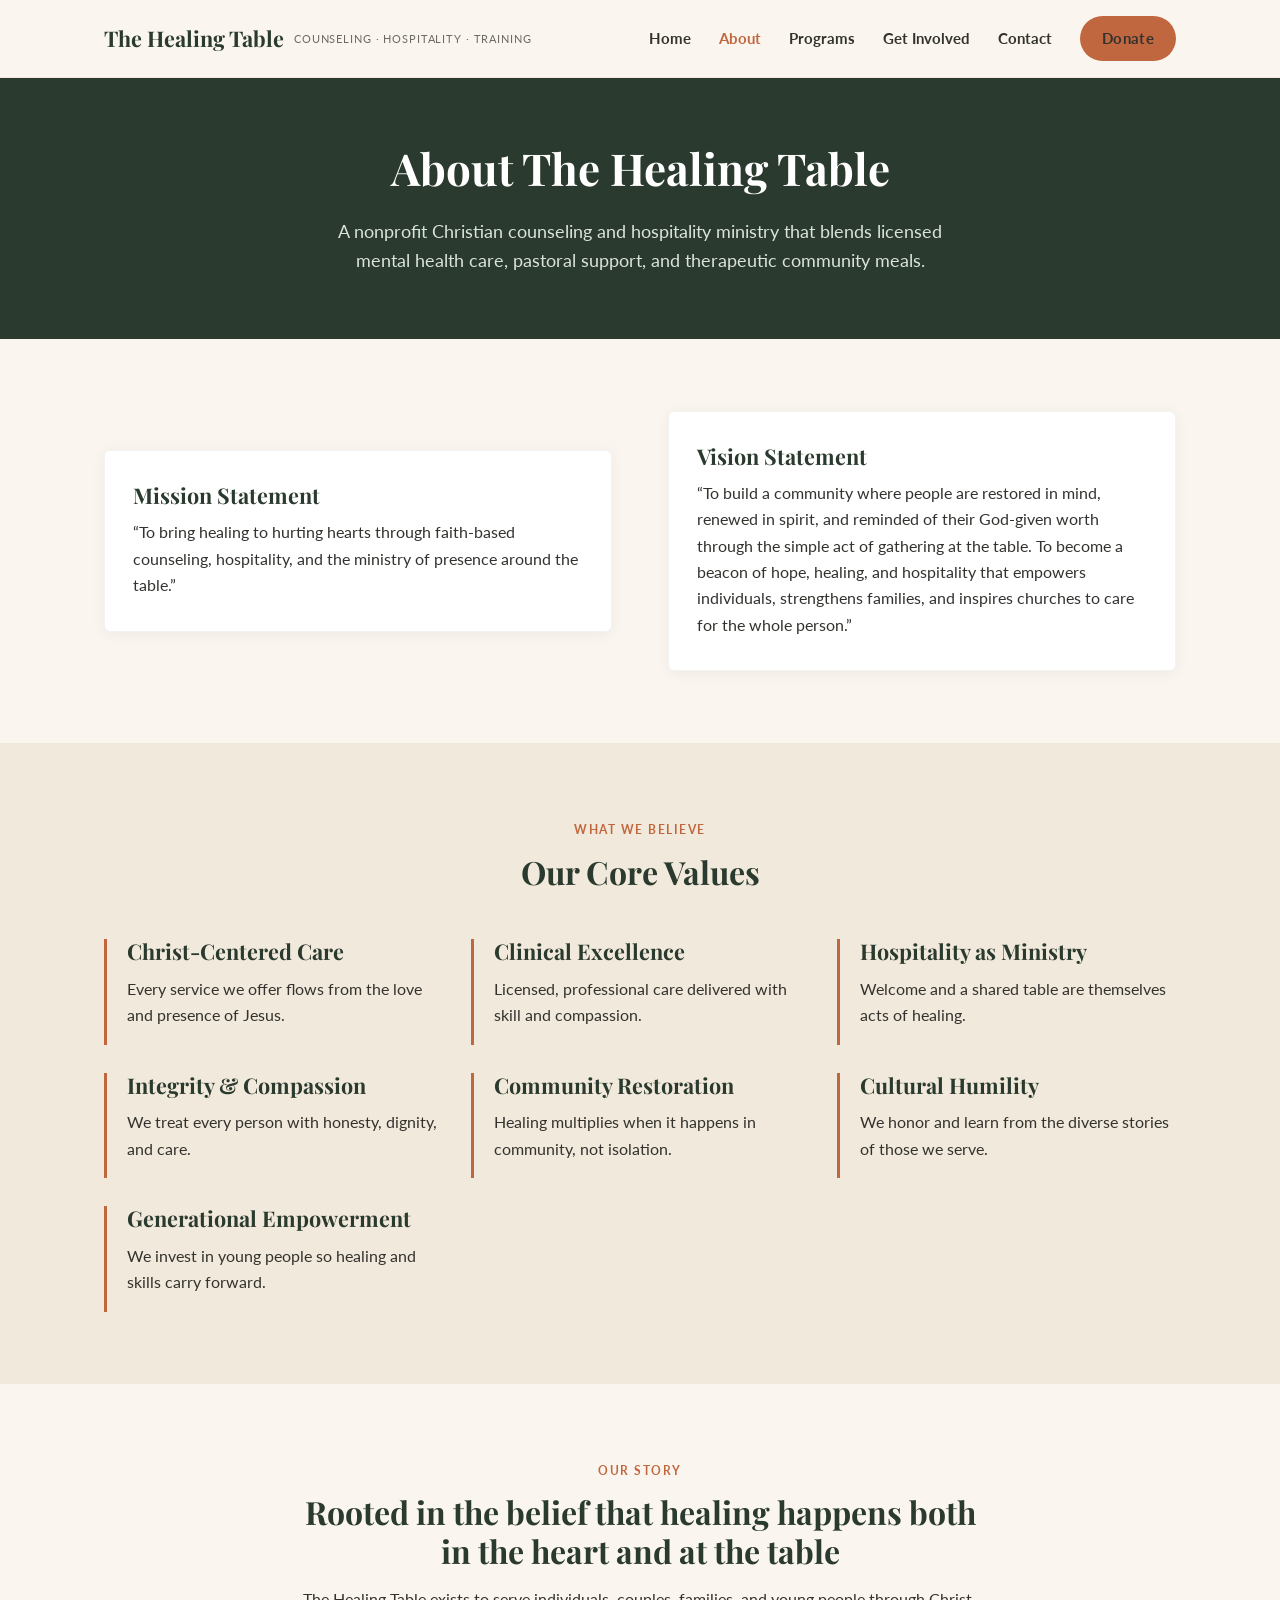
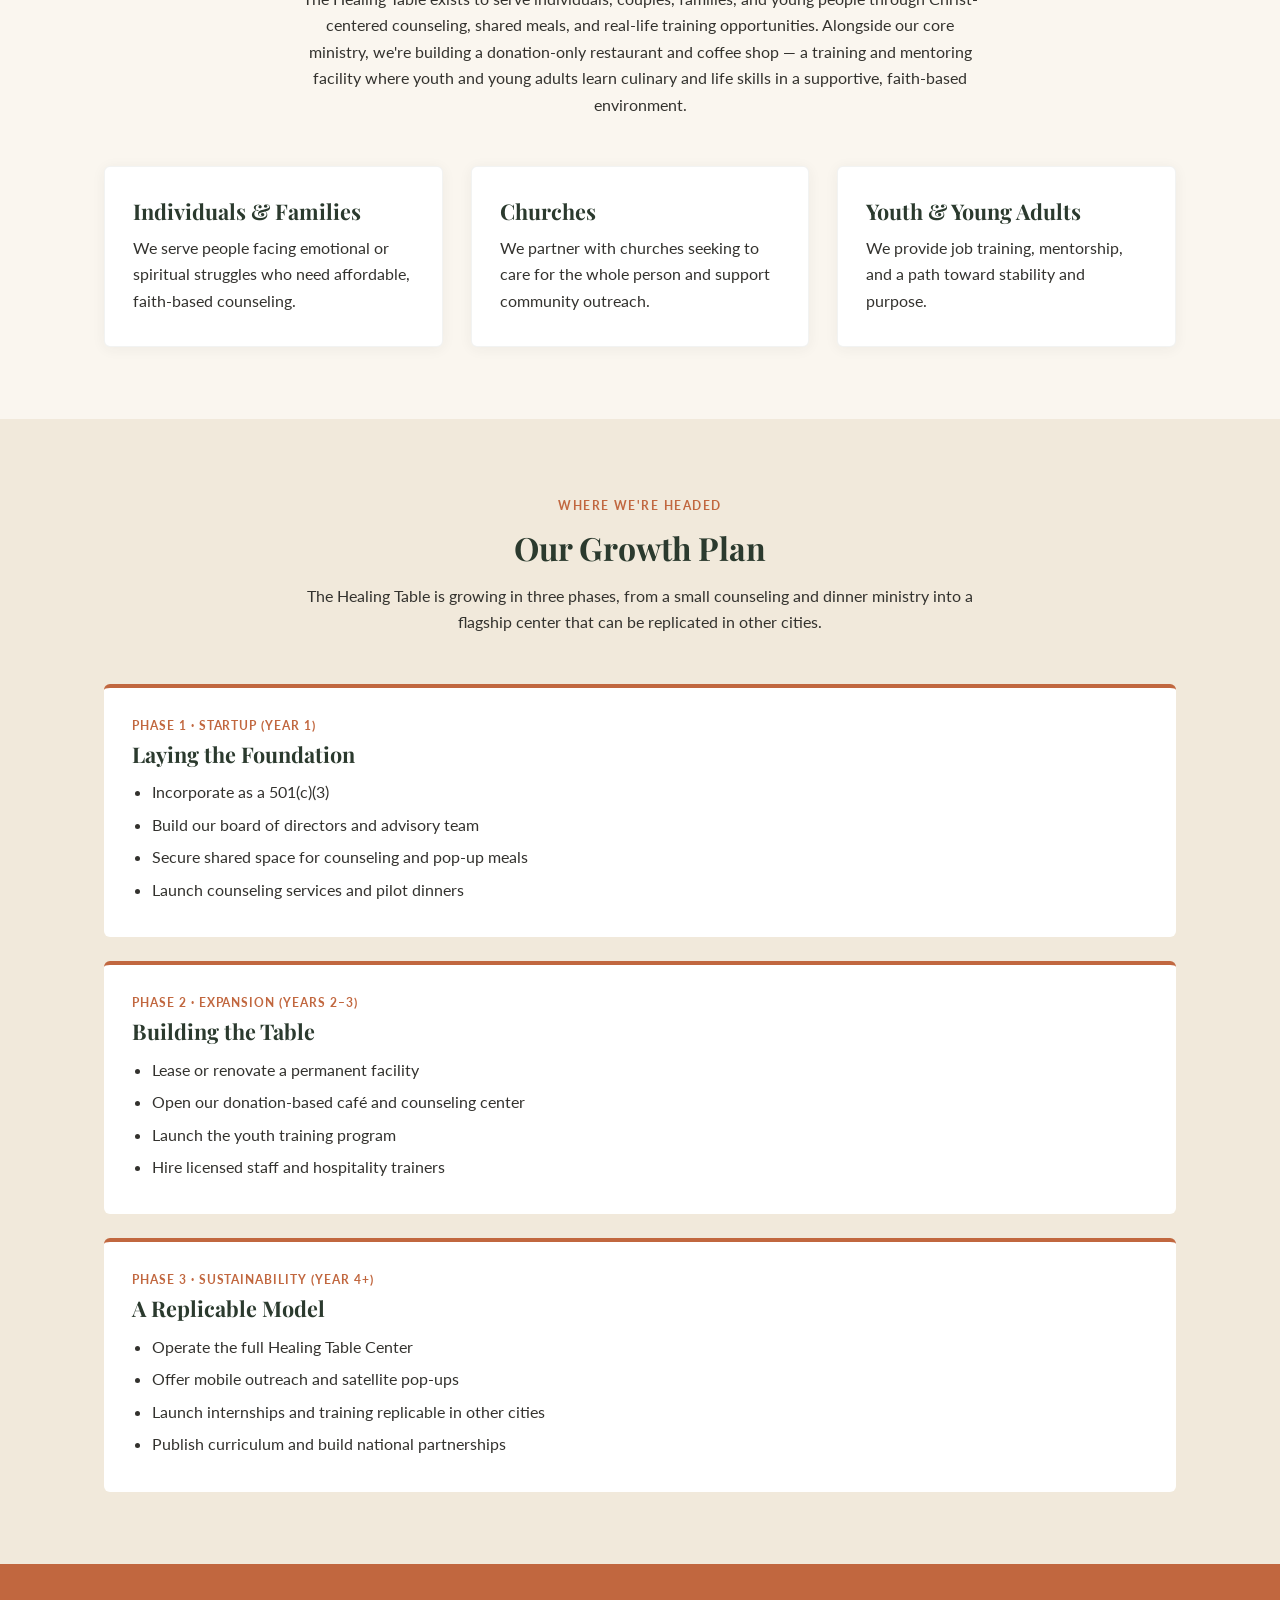
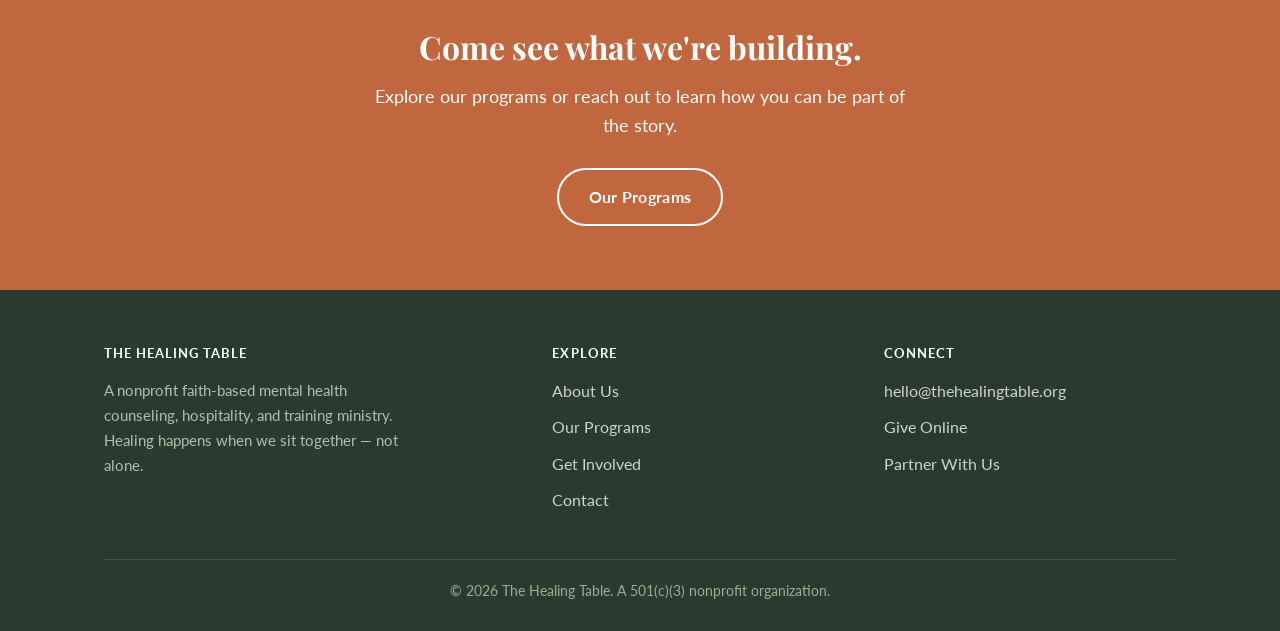
==== about.html @ d61c3de0 "Add files via upload" ====
<!DOCTYPE html>
<html lang="en">
<head>
<meta charset="UTF-8">
<meta name="viewport" content="width=device-width, initial-scale=1.0">
<title>About | The Healing Table</title>
<meta name="description" content="Learn about The Healing Table's mission, vision, and core values as a faith-based counseling, hospitality, and training ministry.">
<link rel="preconnect" href="https://fonts.googleapis.com">
<link href="https://fonts.googleapis.com/css2?family=Playfair+Display:wght@600;700&family=Lato:wght@400;700&display=swap" rel="stylesheet">
<link rel="stylesheet" href="css/style.css">
</head>
<body>

<header class="site-header">
  <nav class="nav">
    <a href="index.html" class="nav-brand">
      The Healing Table
      <span class="tagline">Counseling · Hospitality · Training</span>
    </a>
    <button class="nav-toggle" aria-label="Toggle navigation">&#9776;</button>
    <ul class="nav-links">
      <li><a href="index.html">Home</a></li>
      <li><a href="about.html" class="current">About</a></li>
      <li><a href="services.html">Programs</a></li>
      <li><a href="get-involved.html">Get Involved</a></li>
      <li><a href="contact.html">Contact</a></li>
      <li><a href="get-involved.html#donate" class="btn btn-primary">Donate</a></li>
    </ul>
  </nav>
</header>

<section class="page-hero">
  <div class="container">
    <h1>About The Healing Table</h1>
    <p>A nonprofit Christian counseling and hospitality ministry that blends licensed mental health care, pastoral support, and therapeutic community meals.</p>
  </div>
</section>

<section>
  <div class="container split">
    <div class="card">
      <h3>Mission Statement</h3>
      <p>&ldquo;To bring healing to hurting hearts through faith-based counseling, hospitality, and the ministry of presence around the table.&rdquo;</p>
    </div>
    <div class="card">
      <h3>Vision Statement</h3>
      <p>&ldquo;To build a community where people are restored in mind, renewed in spirit, and reminded of their God-given worth through the simple act of gathering at the table. To become a beacon of hope, healing, and hospitality that empowers individuals, strengthens families, and inspires churches to care for the whole person.&rdquo;</p>
    </div>
  </div>
</section>

<section class="section-alt">
  <div class="container">
    <div class="section-intro">
      <span class="eyebrow">What We Believe</span>
      <h2>Our Core Values</h2>
    </div>
    <div class="grid grid-3">
      <div class="value-card">
        <h3>Christ-Centered Care</h3>
        <p>Every service we offer flows from the love and presence of Jesus.</p>
      </div>
      <div class="value-card">
        <h3>Clinical Excellence</h3>
        <p>Licensed, professional care delivered with skill and compassion.</p>
      </div>
      <div class="value-card">
        <h3>Hospitality as Ministry</h3>
        <p>Welcome and a shared table are themselves acts of healing.</p>
      </div>
      <div class="value-card">
        <h3>Integrity &amp; Compassion</h3>
        <p>We treat every person with honesty, dignity, and care.</p>
      </div>
      <div class="value-card">
        <h3>Community Restoration</h3>
        <p>Healing multiplies when it happens in community, not isolation.</p>
      </div>
      <div class="value-card">
        <h3>Cultural Humility</h3>
        <p>We honor and learn from the diverse stories of those we serve.</p>
      </div>
      <div class="value-card">
        <h3>Generational Empowerment</h3>
        <p>We invest in young people so healing and skills carry forward.</p>
      </div>
    </div>
  </div>
</section>

<section>
  <div class="container">
    <div class="section-intro">
      <span class="eyebrow">Our Story</span>
      <h2>Rooted in the belief that healing happens both in the heart and at the table</h2>
      <p>The Healing Table exists to serve individuals, couples, families, and young people through Christ-centered counseling, shared meals, and real-life training opportunities. Alongside our core ministry, we're building a donation-only restaurant and coffee shop &mdash; a training and mentoring facility where youth and young adults learn culinary and life skills in a supportive, faith-based environment.</p>
    </div>
    <div class="grid grid-3">
      <div class="card">
        <h3>Individuals &amp; Families</h3>
        <p>We serve people facing emotional or spiritual struggles who need affordable, faith-based counseling.</p>
      </div>
      <div class="card">
        <h3>Churches</h3>
        <p>We partner with churches seeking to care for the whole person and support community outreach.</p>
      </div>
      <div class="card">
        <h3>Youth &amp; Young Adults</h3>
        <p>We provide job training, mentorship, and a path toward stability and purpose.</p>
      </div>
    </div>
  </div>
</section>

<section class="section-alt">
  <div class="container">
    <div class="section-intro">
      <span class="eyebrow">Where We're Headed</span>
      <h2>Our Growth Plan</h2>
      <p>The Healing Table is growing in three phases, from a small counseling and dinner ministry into a flagship center that can be replicated in other cities.</p>
    </div>
    <div class="timeline">
      <div class="timeline-item">
        <span class="phase-label">Phase 1 &middot; Startup (Year 1)</span>
        <h3>Laying the Foundation</h3>
        <ul>
          <li>Incorporate as a 501(c)(3)</li>
          <li>Build our board of directors and advisory team</li>
          <li>Secure shared space for counseling and pop-up meals</li>
          <li>Launch counseling services and pilot dinners</li>
        </ul>
      </div>
      <div class="timeline-item">
        <span class="phase-label">Phase 2 &middot; Expansion (Years 2&ndash;3)</span>
        <h3>Building the Table</h3>
        <ul>
          <li>Lease or renovate a permanent facility</li>
          <li>Open our donation-based caf&eacute; and counseling center</li>
          <li>Launch the youth training program</li>
          <li>Hire licensed staff and hospitality trainers</li>
        </ul>
      </div>
      <div class="timeline-item">
        <span class="phase-label">Phase 3 &middot; Sustainability (Year 4+)</span>
        <h3>A Replicable Model</h3>
        <ul>
          <li>Operate the full Healing Table Center</li>
          <li>Offer mobile outreach and satellite pop-ups</li>
          <li>Launch internships and training replicable in other cities</li>
          <li>Publish curriculum and build national partnerships</li>
        </ul>
      </div>
    </div>
  </div>
</section>

<section class="cta-band">
  <div class="container">
    <h2>Come see what we're building.</h2>
    <p>Explore our programs or reach out to learn how you can be part of the story.</p>
    <a href="services.html" class="btn btn-outline">Our Programs</a>
  </div>
</section>

<footer class="site-footer">
  <div class="container">
    <div class="footer-grid">
      <div class="footer-brand">
        <h4>The Healing Table</h4>
        <p>A nonprofit faith-based mental health counseling, hospitality, and training ministry. Healing happens when we sit together &mdash; not alone.</p>
      </div>
      <div>
        <h4>Explore</h4>
        <ul>
          <li><a href="about.html">About Us</a></li>
          <li><a href="services.html">Our Programs</a></li>
          <li><a href="get-involved.html">Get Involved</a></li>
          <li><a href="contact.html">Contact</a></li>
        </ul>
      </div>
      <div>
        <h4>Connect</h4>
        <ul>
          <li><a href="mailto:hello@thehealingtable.org">hello@thehealingtable.org</a></li>
          <li><a href="get-involved.html#donate">Give Online</a></li>
          <li><a href="contact.html">Partner With Us</a></li>
        </ul>
      </div>
    </div>
    <div class="footer-bottom">
      &copy; <span id="year"></span> The Healing Table. A 501(c)(3) nonprofit organization.
    </div>
  </div>
</footer>

<script src="js/main.js"></script>
<script>document.getElementById('year').textContent = new Date().getFullYear();</script>
</body>
</html>
---- css/style.css ----
/* ==========================================================================
   The Healing Table — Shared Styles
   Structure kept simple/semantic so this is easy to port into a WordPress
   theme (block styles or a child theme) later.
   ========================================================================== */

:root {
  --color-cream: #faf6ef;
  --color-cream-dark: #f1e9db;
  --color-green: #3f5443;
  --color-green-dark: #2b3a2e;
  --color-terracotta: #c1673f;
  --color-terracotta-dark: #a3532f;
  --color-text: #33322e;
  --color-text-light: #6b6a63;
  --color-white: #ffffff;
  --font-serif: "Playfair Display", Georgia, "Times New Roman", serif;
  --font-sans: "Lato", "Helvetica Neue", Arial, sans-serif;
  --max-width: 1120px;
  --radius: 6px;
}

* { box-sizing: border-box; }

html { scroll-behavior: smooth; }

body {
  margin: 0;
  font-family: var(--font-sans);
  color: var(--color-text);
  background: var(--color-cream);
  line-height: 1.65;
  -webkit-font-smoothing: antialiased;
}

h1, h2, h3, h4 {
  font-family: var(--font-serif);
  color: var(--color-green-dark);
  line-height: 1.2;
  margin: 0 0 0.5em;
  font-weight: 700;
}

h1 { font-size: 2.75rem; }
h2 { font-size: 2rem; }
h3 { font-size: 1.35rem; }

p { margin: 0 0 1em; }

a { color: var(--color-terracotta); text-decoration: none; }
a:hover { text-decoration: underline; }

img { max-width: 100%; display: block; }

.container {
  max-width: var(--max-width);
  margin: 0 auto;
  padding: 0 24px;
}

/* ---------- Buttons ---------- */
.btn {
  display: inline-block;
  padding: 14px 30px;
  border-radius: 999px;
  font-family: var(--font-sans);
  font-weight: 700;
  letter-spacing: 0.02em;
  text-decoration: none;
  transition: transform 0.15s ease, box-shadow 0.15s ease;
}
.btn:hover { text-decoration: none; transform: translateY(-1px); }

.btn-primary {
  background: var(--color-terracotta);
  color: var(--color-white);
}
.btn-primary:hover { background: var(--color-terracotta-dark); }

.btn-outline {
  background: transparent;
  color: var(--color-white);
  border: 2px solid var(--color-white);
}
.btn-outline:hover { background: rgba(255,255,255,0.12); }

.btn-outline-dark {
  background: transparent;
  color: var(--color-green-dark);
  border: 2px solid var(--color-green-dark);
}
.btn-outline-dark:hover { background: var(--color-green-dark); color: var(--color-white); }

/* ---------- Header / Nav ---------- */
.site-header {
  background: var(--color-cream);
  border-bottom: 1px solid var(--color-cream-dark);
  position: sticky;
  top: 0;
  z-index: 50;
}
.nav {
  display: flex;
  align-items: center;
  justify-content: space-between;
  padding: 16px 24px;
  max-width: var(--max-width);
  margin: 0 auto;
}
.nav-brand {
  display: flex;
  align-items: center;
  gap: 10px;
  font-family: var(--font-serif);
  font-size: 1.35rem;
  color: var(--color-green-dark);
  font-weight: 700;
}
.nav-brand span.tagline {
  display: block;
  font-family: var(--font-sans);
  font-size: 0.68rem;
  font-weight: 400;
  letter-spacing: 0.08em;
  text-transform: uppercase;
  color: var(--color-text-light);
}
.nav-links {
  display: flex;
  gap: 28px;
  list-style: none;
  margin: 0;
  padding: 0;
  align-items: center;
}
.nav-links a {
  color: var(--color-text);
  font-weight: 700;
  font-size: 0.95rem;
}
.nav-links a:hover { color: var(--color-terracotta); text-decoration: none; }
.nav-links a.current { color: var(--color-terracotta); }
.nav-links .btn { padding: 10px 22px; }

.nav-toggle {
  display: none;
  background: none;
  border: none;
  font-size: 1.6rem;
  color: var(--color-green-dark);
  cursor: pointer;
}

/* ---------- Hero ---------- */
.hero {
  background: linear-gradient(160deg, var(--color-green-dark), var(--color-green));
  color: var(--color-white);
  padding: 96px 24px 88px;
  text-align: center;
}
.hero h1 { color: var(--color-white); max-width: 780px; margin-left: auto; margin-right: auto; }
.hero .verse {
  font-style: italic;
  color: var(--color-cream-dark);
  max-width: 560px;
  margin: 0 auto 28px;
  font-size: 1.05rem;
}
.hero .lede {
  max-width: 620px;
  margin: 0 auto 36px;
  font-size: 1.15rem;
  color: #e7ede8;
}
.hero .hero-actions { display: flex; gap: 16px; justify-content: center; flex-wrap: wrap; }

.page-hero {
  background: var(--color-green-dark);
  color: var(--color-white);
  padding: 64px 24px;
  text-align: center;
}
.page-hero h1 { color: var(--color-white); }
.page-hero p { color: #dbe4dc; max-width: 640px; margin: 0 auto; font-size: 1.1rem; }

/* ---------- Sections ---------- */
section { padding: 72px 0; }
.section-alt { background: var(--color-cream-dark); }
.section-dark { background: var(--color-green-dark); color: var(--color-white); }
.section-dark h2 { color: var(--color-white); }

.section-intro {
  text-align: center;
  max-width: 680px;
  margin: 0 auto 48px;
}
.section-intro .eyebrow {
  display: inline-block;
  text-transform: uppercase;
  letter-spacing: 0.12em;
  font-size: 0.78rem;
  font-weight: 700;
  color: var(--color-terracotta);
  margin-bottom: 12px;
}

/* ---------- Cards / Grids ---------- */
.grid {
  display: grid;
  gap: 28px;
}
.grid-3 { grid-template-columns: repeat(3, 1fr); }
.grid-2 { grid-template-columns: repeat(2, 1fr); }

.card {
  background: var(--color-white);
  border-radius: var(--radius);
  padding: 32px 28px;
  box-shadow: 0 2px 14px rgba(43, 58, 46, 0.06);
  border: 1px solid rgba(43,58,46,0.06);
}
.card h3 { margin-bottom: 10px; }
.card p:last-child { margin-bottom: 0; }
.card .icon { font-size: 1.8rem; margin-bottom: 14px; display: block; }

.value-card {
  border-left: 3px solid var(--color-terracotta);
  padding-left: 20px;
}

/* ---------- Quote / Verse blocks ---------- */
.quote-block {
  text-align: center;
  max-width: 700px;
  margin: 0 auto;
  font-family: var(--font-serif);
  font-size: 1.5rem;
  font-style: italic;
  color: var(--color-green-dark);
  line-height: 1.5;
}
.quote-block cite {
  display: block;
  margin-top: 16px;
  font-family: var(--font-sans);
  font-style: normal;
  font-size: 0.85rem;
  letter-spacing: 0.06em;
  text-transform: uppercase;
  color: var(--color-text-light);
}

/* ---------- Two column layout ---------- */
.split {
  display: grid;
  grid-template-columns: 1fr 1fr;
  gap: 56px;
  align-items: center;
}

/* ---------- Timeline (phases) ---------- */
.timeline {
  display: grid;
  gap: 24px;
}
.timeline-item {
  background: var(--color-white);
  border-radius: var(--radius);
  padding: 28px;
  border-top: 4px solid var(--color-terracotta);
}
.timeline-item .phase-label {
  text-transform: uppercase;
  letter-spacing: 0.08em;
  font-size: 0.75rem;
  font-weight: 700;
  color: var(--color-terracotta);
  margin-bottom: 6px;
  display: block;
}
.timeline-item ul { margin: 12px 0 0; padding-left: 20px; }
.timeline-item li { margin-bottom: 6px; }

/* ---------- CTA band ---------- */
.cta-band {
  background: var(--color-terracotta);
  color: var(--color-white);
  text-align: center;
  padding: 64px 24px;
}
.cta-band h2 { color: var(--color-white); }
.cta-band p { max-width: 560px; margin: 0 auto 28px; font-size: 1.1rem; }

/* ---------- Lists ---------- */
ul.plain { list-style: none; padding: 0; margin: 0; }
ul.check li {
  position: relative;
  padding-left: 28px;
  margin-bottom: 10px;
}
ul.check li::before {
  content: "✓";
  position: absolute;
  left: 0;
  color: var(--color-terracotta);
  font-weight: 700;
}

/* ---------- Forms ---------- */
.form-group { margin-bottom: 20px; }
label {
  display: block;
  font-weight: 700;
  margin-bottom: 6px;
  font-size: 0.92rem;
}
input, textarea, select {
  width: 100%;
  padding: 12px 14px;
  border: 1px solid #d9d2c2;
  border-radius: var(--radius);
  font-family: var(--font-sans);
  font-size: 1rem;
  background: var(--color-white);
  color: var(--color-text);
}
input:focus, textarea:focus, select:focus {
  outline: 2px solid var(--color-terracotta);
  outline-offset: 1px;
}
textarea { resize: vertical; min-height: 140px; }

.contact-info-item {
  display: flex;
  gap: 14px;
  margin-bottom: 24px;
}
.contact-info-item .icon { font-size: 1.3rem; }

/* ---------- Footer ---------- */
.site-footer {
  background: var(--color-green-dark);
  color: #cdd7cd;
  padding: 56px 24px 28px;
}
.footer-grid {
  display: grid;
  grid-template-columns: 1.4fr 1fr 1fr;
  gap: 40px;
  margin-bottom: 36px;
}
.footer-grid h4 {
  color: var(--color-white);
  font-family: var(--font-sans);
  text-transform: uppercase;
  letter-spacing: 0.08em;
  font-size: 0.8rem;
  margin-bottom: 16px;
}
.footer-grid ul { list-style: none; margin: 0; padding: 0; }
.footer-grid li { margin-bottom: 10px; }
.footer-grid a { color: #cdd7cd; }
.footer-grid a:hover { color: var(--color-white); }
.footer-brand p { color: #b3c0b3; font-size: 0.95rem; max-width: 320px; }
.footer-bottom {
  border-top: 1px solid rgba(255,255,255,0.12);
  padding-top: 20px;
  text-align: center;
  font-size: 0.85rem;
  color: #9fae9f;
}

/* ---------- Responsive ---------- */
@media (max-width: 860px) {
  .grid-3 { grid-template-columns: 1fr; }
  .grid-2 { grid-template-columns: 1fr; }
  .split { grid-template-columns: 1fr; gap: 32px; }
  .footer-grid { grid-template-columns: 1fr; }
  h1 { font-size: 2.1rem; }
  h2 { font-size: 1.6rem; }
}

@media (max-width: 720px) {
  .nav-links {
    position: absolute;
    top: 100%;
    left: 0;
    right: 0;
    background: var(--color-cream);
    flex-direction: column;
    align-items: flex-start;
    padding: 20px 24px 28px;
    border-bottom: 1px solid var(--color-cream-dark);
    display: none;
  }
  .nav-links.open { display: flex; }
  .nav-toggle { display: block; }
  .hero { padding: 64px 20px 56px; }
  .hero h1 { font-size: 2rem; }
}
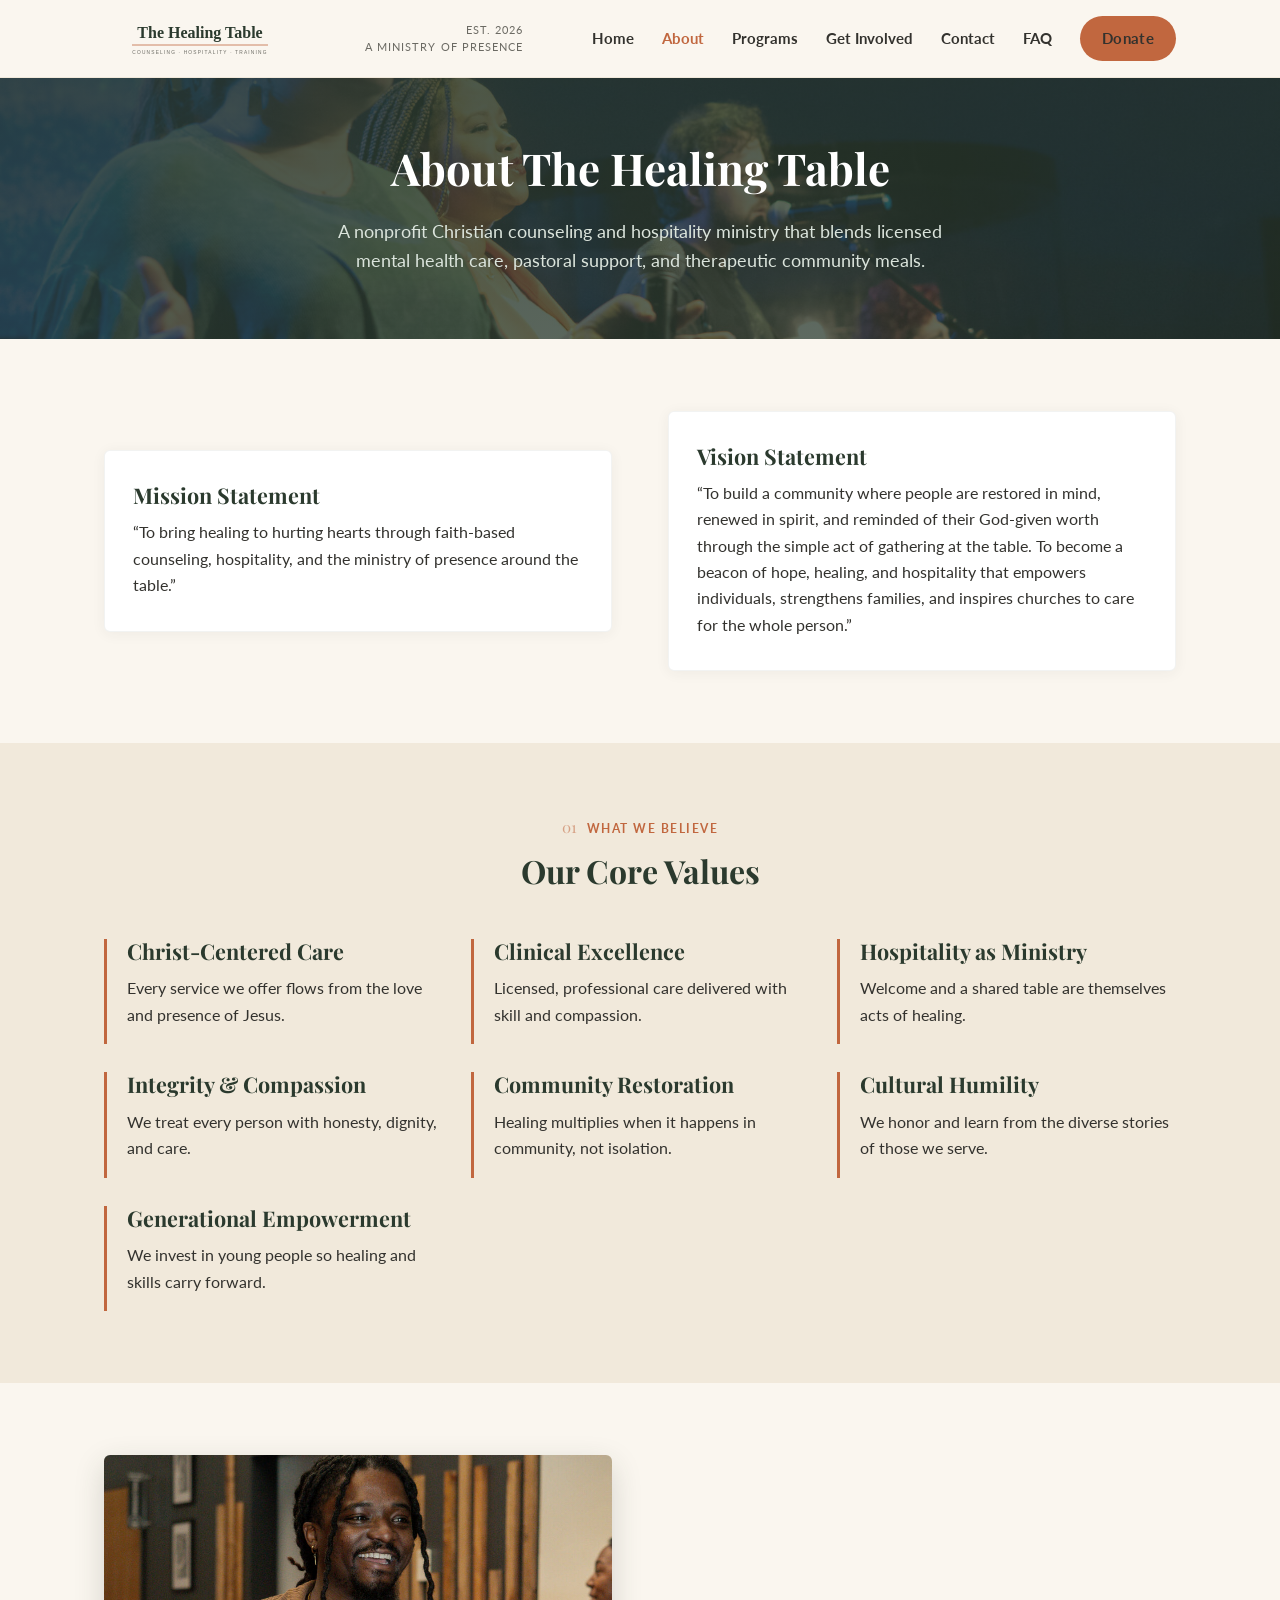
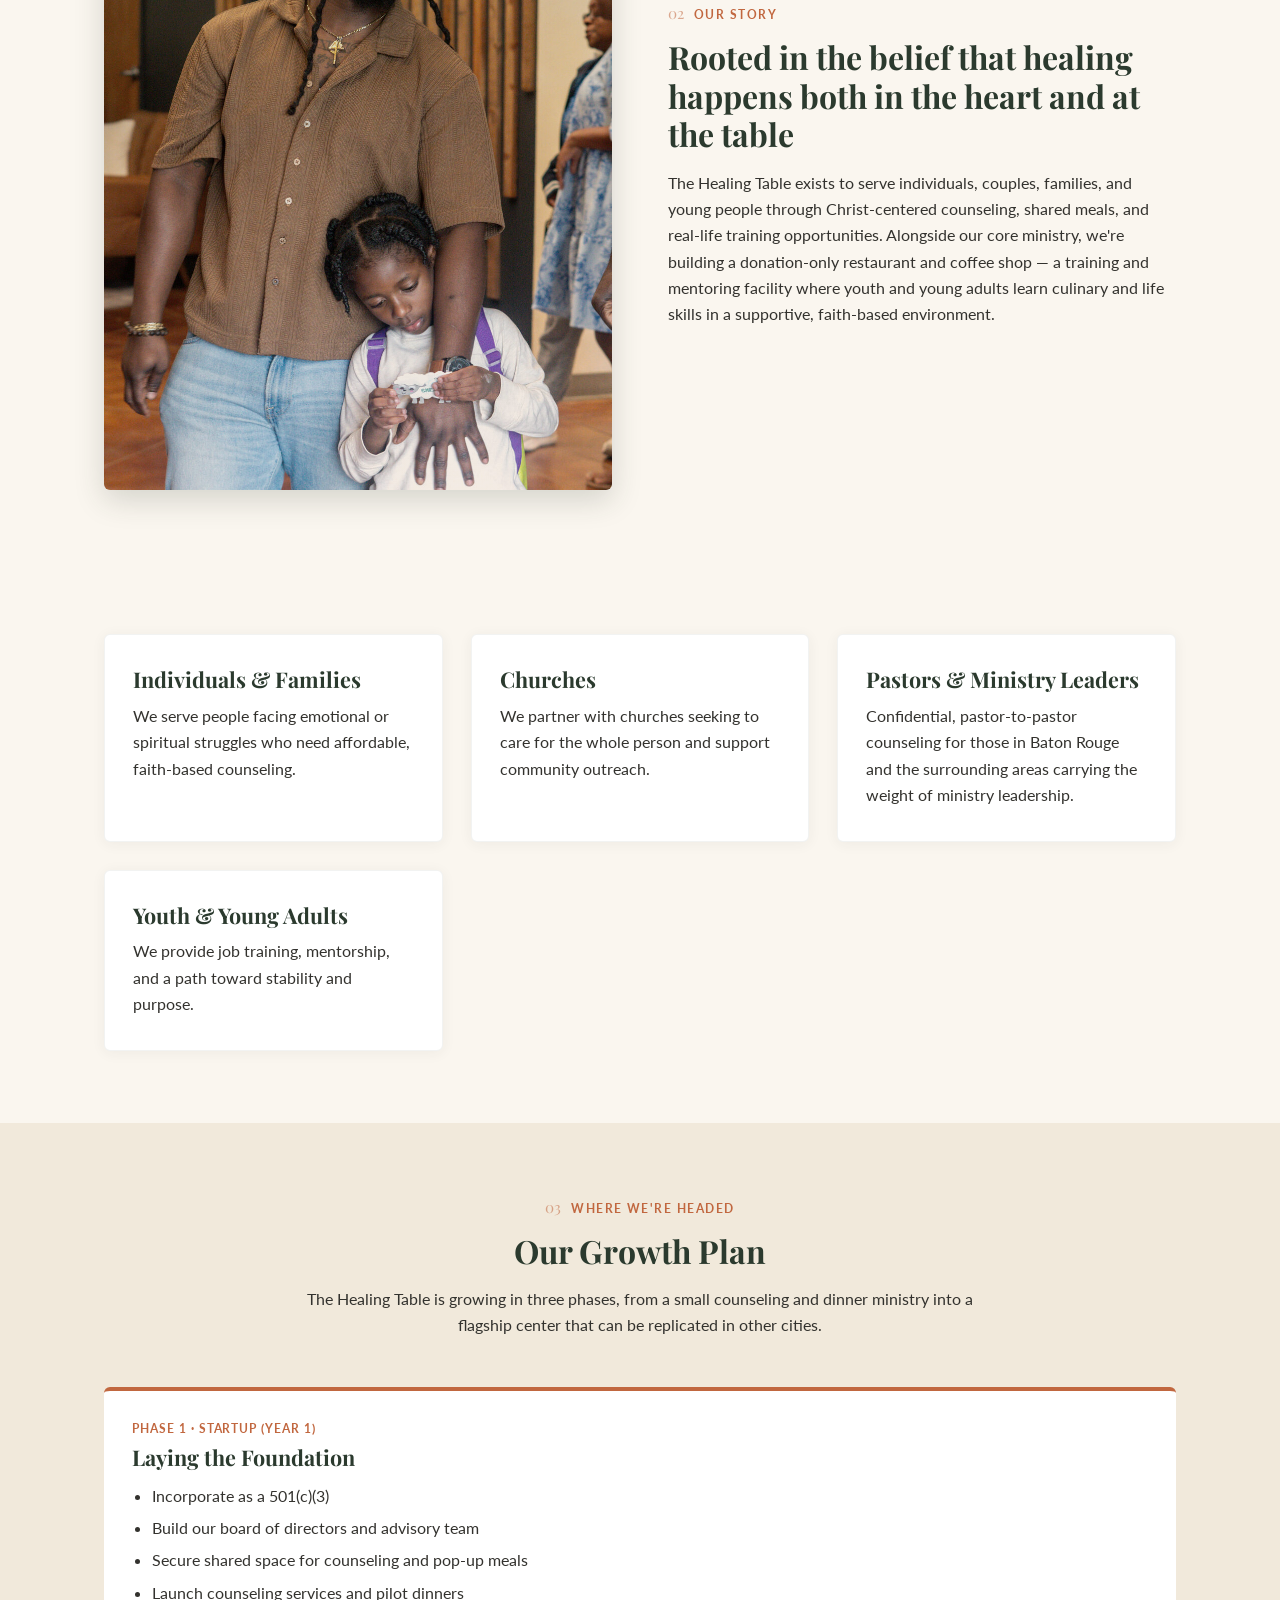
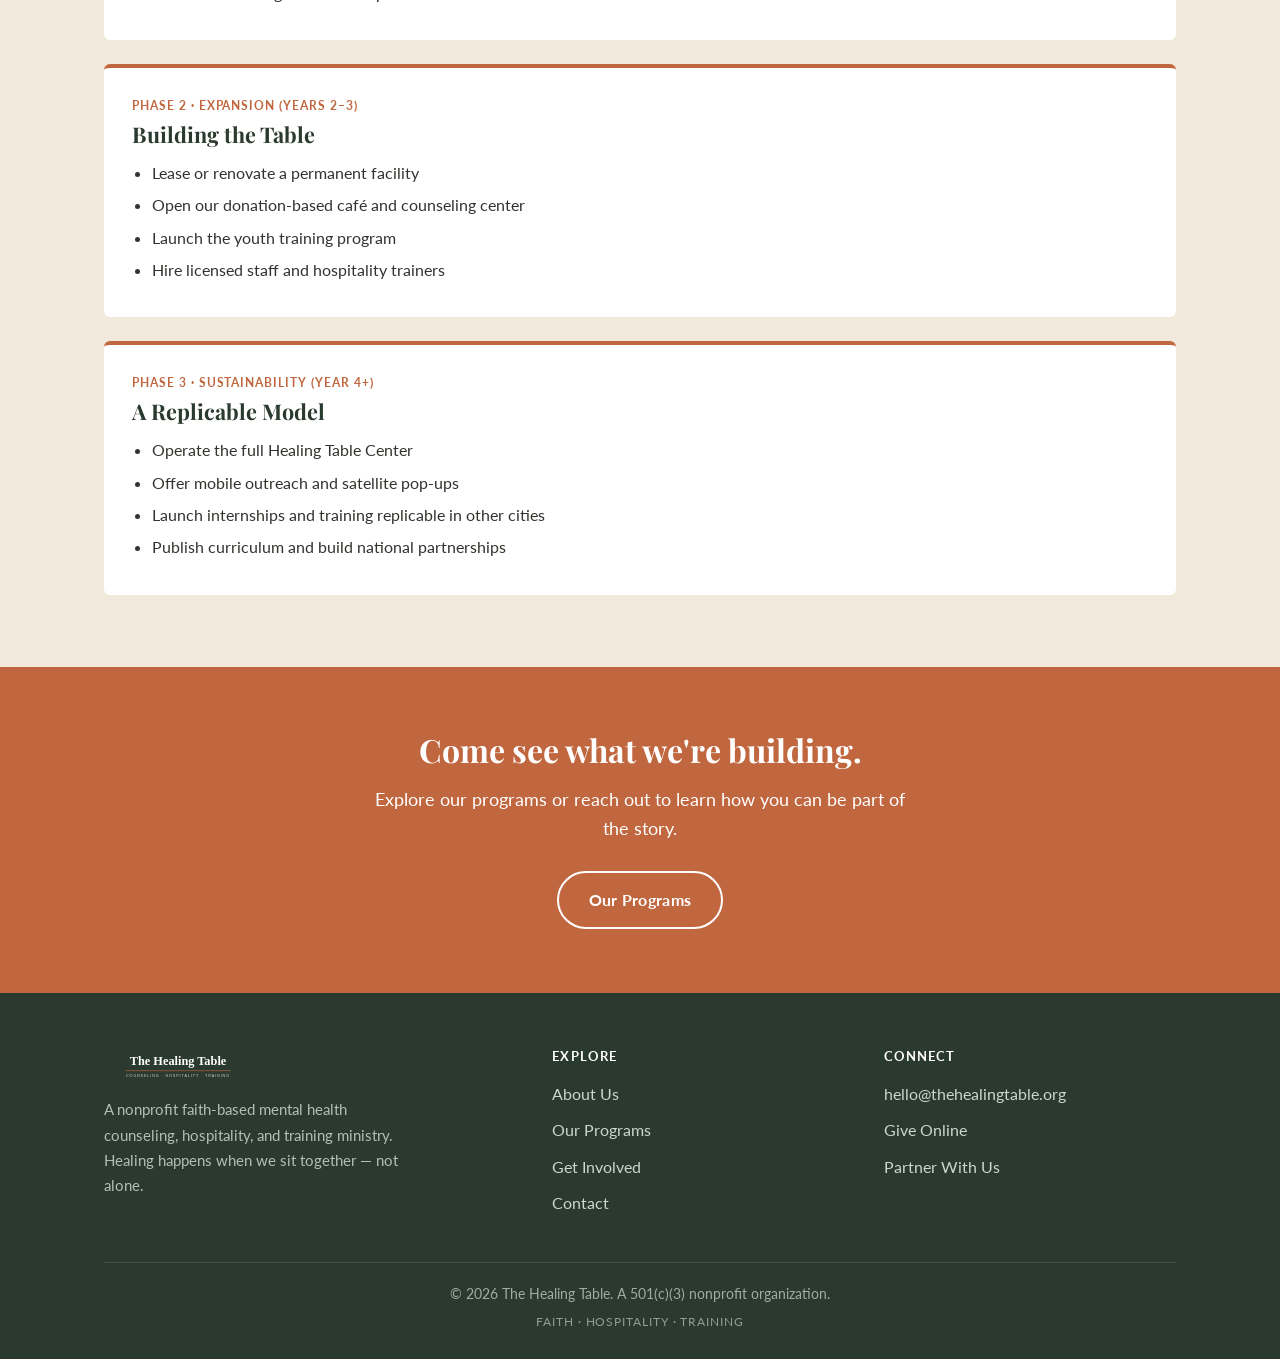
==== commit 58fe9f93: "Add files via upload" ====
--- a/about.html
+++ b/about.html
@@ -5,6 +5,7 @@
 <meta name="viewport" content="width=device-width, initial-scale=1.0">
 <title>About | The Healing Table</title>
 <meta name="description" content="Learn about The Healing Table's mission, vision, and core values as a faith-based counseling, hospitality, and training ministry.">
+<link rel="icon" type="image/svg+xml" href="assets/favicon.svg">
 <link rel="preconnect" href="https://fonts.googleapis.com">
 <link href="https://fonts.googleapis.com/css2?family=Playfair+Display:wght@600;700&family=Lato:wght@400;700&display=swap" rel="stylesheet">
 <link rel="stylesheet" href="css/style.css">
@@ -14,9 +15,9 @@
 <header class="site-header">
   <nav class="nav">
     <a href="index.html" class="nav-brand">
-      The Healing Table
-      <span class="tagline">Counseling · Hospitality · Training</span>
+      <img src="assets/logo.svg" alt="The Healing Table" class="logo-img">
     </a>
+    <span class="nav-tagline">Est. 2026<br>A Ministry of Presence</span>
     <button class="nav-toggle" aria-label="Toggle navigation">&#9776;</button>
     <ul class="nav-links">
       <li><a href="index.html">Home</a></li>
@@ -24,12 +25,13 @@
       <li><a href="services.html">Programs</a></li>
       <li><a href="get-involved.html">Get Involved</a></li>
       <li><a href="contact.html">Contact</a></li>
+          <li><a href="contact.html#faq">FAQ</a></li>
       <li><a href="get-involved.html#donate" class="btn btn-primary">Donate</a></li>
     </ul>
   </nav>
 </header>
 
-<section class="page-hero">
+<section class="page-hero page-hero-photo" style="background-image:url('assets/photos/worship-gathering.jpg');">
   <div class="container">
     <h1>About The Healing Table</h1>
     <p>A nonprofit Christian counseling and hospitality ministry that blends licensed mental health care, pastoral support, and therapeutic community meals.</p>
@@ -38,11 +40,11 @@
 
 <section>
   <div class="container split">
-    <div class="card">
+    <div class="card reveal">
       <h3>Mission Statement</h3>
       <p>&ldquo;To bring healing to hurting hearts through faith-based counseling, hospitality, and the ministry of presence around the table.&rdquo;</p>
     </div>
-    <div class="card">
+    <div class="card reveal">
       <h3>Vision Statement</h3>
       <p>&ldquo;To build a community where people are restored in mind, renewed in spirit, and reminded of their God-given worth through the simple act of gathering at the table. To become a beacon of hope, healing, and hospitality that empowers individuals, strengthens families, and inspires churches to care for the whole person.&rdquo;</p>
     </div>
@@ -51,36 +53,36 @@
 
 <section class="section-alt">
   <div class="container">
-    <div class="section-intro">
-      <span class="eyebrow">What We Believe</span>
+    <div class="section-intro reveal">
+      <span class="eyebrow-num"><span class="num">01</span><span class="label">What We Believe</span></span>
       <h2>Our Core Values</h2>
     </div>
-    <div class="grid grid-3">
-      <div class="value-card">
+    <div class="grid grid-3 reveal-stagger">
+      <div class="value-card reveal reveal-child">
         <h3>Christ-Centered Care</h3>
         <p>Every service we offer flows from the love and presence of Jesus.</p>
       </div>
-      <div class="value-card">
+      <div class="value-card reveal reveal-child">
         <h3>Clinical Excellence</h3>
         <p>Licensed, professional care delivered with skill and compassion.</p>
       </div>
-      <div class="value-card">
+      <div class="value-card reveal reveal-child">
         <h3>Hospitality as Ministry</h3>
         <p>Welcome and a shared table are themselves acts of healing.</p>
       </div>
-      <div class="value-card">
+      <div class="value-card reveal reveal-child">
         <h3>Integrity &amp; Compassion</h3>
         <p>We treat every person with honesty, dignity, and care.</p>
       </div>
-      <div class="value-card">
+      <div class="value-card reveal reveal-child">
         <h3>Community Restoration</h3>
         <p>Healing multiplies when it happens in community, not isolation.</p>
       </div>
-      <div class="value-card">
+      <div class="value-card reveal reveal-child">
         <h3>Cultural Humility</h3>
         <p>We honor and learn from the diverse stories of those we serve.</p>
       </div>
-      <div class="value-card">
+      <div class="value-card reveal reveal-child">
         <h3>Generational Empowerment</h3>
         <p>We invest in young people so healing and skills carry forward.</p>
       </div>
@@ -89,22 +91,32 @@
 </section>
 
 <section>
-  <div class="container">
-    <div class="section-intro">
-      <span class="eyebrow">Our Story</span>
+  <div class="container split">
+    <div class="photo-frame tall reveal"><img src="assets/photos/community-joy.jpg" alt="Friends laughing together in community" loading="lazy"></div>
+    <div class="reveal">
+      <span class="eyebrow-num" style="justify-content:flex-start;"><span class="num">02</span><span class="label">Our Story</span></span>
       <h2>Rooted in the belief that healing happens both in the heart and at the table</h2>
       <p>The Healing Table exists to serve individuals, couples, families, and young people through Christ-centered counseling, shared meals, and real-life training opportunities. Alongside our core ministry, we're building a donation-only restaurant and coffee shop &mdash; a training and mentoring facility where youth and young adults learn culinary and life skills in a supportive, faith-based environment.</p>
     </div>
-    <div class="grid grid-3">
-      <div class="card">
+  </div>
+</section>
+
+<section>
+  <div class="container">
+    <div class="grid grid-3 reveal-stagger">
+      <div class="card reveal reveal-child">
         <h3>Individuals &amp; Families</h3>
         <p>We serve people facing emotional or spiritual struggles who need affordable, faith-based counseling.</p>
       </div>
-      <div class="card">
+      <div class="card reveal reveal-child">
         <h3>Churches</h3>
         <p>We partner with churches seeking to care for the whole person and support community outreach.</p>
       </div>
-      <div class="card">
+      <div class="card reveal reveal-child">
+        <h3>Pastors &amp; Ministry Leaders</h3>
+        <p>Confidential, pastor-to-pastor counseling for those in Baton Rouge and the surrounding areas carrying the weight of ministry leadership.</p>
+      </div>
+      <div class="card reveal reveal-child">
         <h3>Youth &amp; Young Adults</h3>
         <p>We provide job training, mentorship, and a path toward stability and purpose.</p>
       </div>
@@ -114,13 +126,13 @@
 
 <section class="section-alt">
   <div class="container">
-    <div class="section-intro">
-      <span class="eyebrow">Where We're Headed</span>
+    <div class="section-intro reveal">
+      <span class="eyebrow-num"><span class="num">03</span><span class="label">Where We're Headed</span></span>
       <h2>Our Growth Plan</h2>
       <p>The Healing Table is growing in three phases, from a small counseling and dinner ministry into a flagship center that can be replicated in other cities.</p>
     </div>
     <div class="timeline">
-      <div class="timeline-item">
+      <div class="timeline-item reveal">
         <span class="phase-label">Phase 1 &middot; Startup (Year 1)</span>
         <h3>Laying the Foundation</h3>
         <ul>
@@ -130,7 +142,7 @@
           <li>Launch counseling services and pilot dinners</li>
         </ul>
       </div>
-      <div class="timeline-item">
+      <div class="timeline-item reveal">
         <span class="phase-label">Phase 2 &middot; Expansion (Years 2&ndash;3)</span>
         <h3>Building the Table</h3>
         <ul>
@@ -140,7 +152,7 @@
           <li>Hire licensed staff and hospitality trainers</li>
         </ul>
       </div>
-      <div class="timeline-item">
+      <div class="timeline-item reveal">
         <span class="phase-label">Phase 3 &middot; Sustainability (Year 4+)</span>
         <h3>A Replicable Model</h3>
         <ul>
@@ -155,7 +167,7 @@
 </section>
 
 <section class="cta-band">
-  <div class="container">
+  <div class="container reveal">
     <h2>Come see what we're building.</h2>
     <p>Explore our programs or reach out to learn how you can be part of the story.</p>
     <a href="services.html" class="btn btn-outline">Our Programs</a>
@@ -166,7 +178,7 @@
   <div class="container">
     <div class="footer-grid">
       <div class="footer-brand">
-        <h4>The Healing Table</h4>
+        <img src="assets/logo-light.svg" alt="The Healing Table" class="footer-logo">
         <p>A nonprofit faith-based mental health counseling, hospitality, and training ministry. Healing happens when we sit together &mdash; not alone.</p>
       </div>
       <div>
@@ -188,12 +200,11 @@
       </div>
     </div>
     <div class="footer-bottom">
-      &copy; <span id="year"></span> The Healing Table. A 501(c)(3) nonprofit organization.
+      &copy; <span id="year"></span> The Healing Table. A 501(c)(3) nonprofit organization.<div class="footer-meta">Faith &middot; Hospitality &middot; Training</div>
     </div>
   </div>
 </footer>
 
 <script src="js/main.js"></script>
-<script>document.getElementById('year').textContent = new Date().getFullYear();</script>
 </body>
 </html>
--- a/css/style.css
+++ b/css/style.css
@@ -370,12 +370,341 @@
   color: #9fae9f;
 }
 
+/* ---------- Logo ---------- */
+.logo-img {
+  height: 44px;
+  width: auto;
+  display: block;
+}
+.footer-logo {
+  height: 34px;
+  width: auto;
+  margin-bottom: 14px;
+}
+
+/* ---------- Scroll Reveal ---------- */
+.reveal {
+  opacity: 0;
+  transform: translateY(22px);
+  transition: opacity 0.7s ease, transform 0.7s ease;
+}
+.reveal.in-view {
+  opacity: 1;
+  transform: translateY(0);
+}
+.reveal-stagger.in-view .reveal-child:nth-child(1) { transition-delay: 0s; }
+.reveal-stagger.in-view .reveal-child:nth-child(2) { transition-delay: 0.08s; }
+.reveal-stagger.in-view .reveal-child:nth-child(3) { transition-delay: 0.16s; }
+.reveal-stagger.in-view .reveal-child:nth-child(4) { transition-delay: 0.24s; }
+.reveal-stagger.in-view .reveal-child:nth-child(5) { transition-delay: 0.32s; }
+.reveal-stagger.in-view .reveal-child:nth-child(6) { transition-delay: 0.4s; }
+
+/* ---------- Interactive "Take a Seat" Table ---------- */
+.seat-table-wrap {
+  margin: 44px auto 8px;
+  max-width: 460px;
+  text-align: center;
+}
+.seat-table {
+  width: 100%;
+  height: auto;
+  cursor: default;
+  user-select: none;
+  animation: table-breathe 5s ease-in-out infinite;
+}
+@keyframes table-breathe {
+  0%, 100% { transform: scale(1); }
+  50% { transform: scale(1.012); }
+}
+.table-top {
+  transition: filter 0.3s ease;
+}
+.place-ring {
+  fill: none;
+  stroke: rgba(250,246,239,0.28);
+  stroke-width: 1.5;
+  stroke-dasharray: 3 4;
+  pointer-events: none;
+}
+.seat {
+  cursor: pointer;
+  transition: transform 0.25s ease, fill 0.25s ease, filter 0.25s ease;
+  transform-origin: center;
+  transform-box: fill-box;
+  filter: drop-shadow(0 3px 4px rgba(0,0,0,0.25));
+}
+.seat:hover { transform: scale(1.14); filter: drop-shadow(0 4px 8px rgba(0,0,0,0.32)); }
+.seat.taken {
+  fill: var(--color-terracotta);
+  animation: seat-pop 0.45s ease;
+  filter: drop-shadow(0 0 10px rgba(193,103,63,0.65));
+}
+.seat-label {
+  font-family: var(--font-sans);
+  font-size: 9px;
+  fill: #e7ede8;
+  pointer-events: none;
+}
+@keyframes seat-pop {
+  0% { transform: scale(1); }
+  45% { transform: scale(1.4); }
+  100% { transform: scale(1.14); }
+}
+.seat-message {
+  margin-top: 18px;
+  min-height: 28px;
+  font-family: var(--font-serif);
+  font-style: italic;
+  font-size: 1.05rem;
+  color: var(--color-cream);
+  opacity: 0;
+  transform: translateY(6px);
+  transition: opacity 0.4s ease, transform 0.4s ease;
+}
+.seat-message.show {
+  opacity: 1;
+  transform: translateY(0);
+}
+.seat-reset {
+  display: inline-block;
+  margin-top: 10px;
+  font-size: 0.82rem;
+  color: var(--color-cream-dark);
+  text-decoration: underline;
+  cursor: pointer;
+  background: none;
+  border: none;
+  padding: 0;
+  opacity: 0;
+  transition: opacity 0.3s ease;
+}
+.seat-reset.show { opacity: 0.8; }
+.seat-reset:hover { opacity: 1; }
+
+/* ---------- Quote Carousel ---------- */
+.quote-carousel {
+  position: relative;
+  max-width: 700px;
+  margin: 0 auto;
+  min-height: 160px;
+}
+.quote-slide {
+  position: absolute;
+  inset: 0;
+  opacity: 0;
+  transform: translateY(10px);
+  transition: opacity 0.6s ease, transform 0.6s ease;
+  pointer-events: none;
+}
+.quote-slide.active {
+  opacity: 1;
+  transform: translateY(0);
+  pointer-events: auto;
+  position: relative;
+}
+.quote-slide blockquote {
+  font-family: var(--font-serif);
+  font-size: 1.5rem;
+  font-style: italic;
+  line-height: 1.5;
+  margin: 0;
+}
+.quote-slide cite {
+  display: block;
+  margin-top: 16px;
+  font-family: var(--font-sans);
+  font-style: normal;
+  font-size: 0.85rem;
+  letter-spacing: 0.06em;
+  text-transform: uppercase;
+  color: var(--color-cream-dark);
+  opacity: 0.85;
+}
+.quote-dots {
+  display: flex;
+  justify-content: center;
+  gap: 10px;
+  margin-top: 28px;
+}
+.quote-dot {
+  width: 9px;
+  height: 9px;
+  border-radius: 50%;
+  background: rgba(255,255,255,0.28);
+  border: none;
+  cursor: pointer;
+  padding: 0;
+  transition: background 0.25s ease, transform 0.25s ease;
+}
+.quote-dot.active {
+  background: var(--color-terracotta);
+  transform: scale(1.25);
+}
+
+/* ---------- Program Explorer (accordion) ---------- */
+.explorer { display: flex; flex-direction: column; gap: 14px; }
+.explorer-item {
+  background: var(--color-white);
+  border-radius: var(--radius);
+  border: 1px solid rgba(43,58,46,0.08);
+  overflow: hidden;
+}
+.explorer-item summary {
+  list-style: none;
+  cursor: pointer;
+  padding: 22px 28px;
+  display: flex;
+  align-items: center;
+  justify-content: space-between;
+  gap: 16px;
+  font-family: var(--font-serif);
+  font-size: 1.2rem;
+  color: var(--color-green-dark);
+  font-weight: 700;
+}
+.explorer-item summary::-webkit-details-marker { display: none; }
+.explorer-item summary .teaser {
+  font-family: var(--font-sans);
+  font-weight: 400;
+  font-size: 0.92rem;
+  color: var(--color-text-light);
+  margin-top: 4px;
+}
+.explorer-item summary .summary-text { flex: 1; }
+.explorer-item summary .item-num {
+  font-family: var(--font-sans);
+  font-weight: 400;
+  color: var(--color-terracotta);
+  opacity: 0.6;
+  font-size: 0.95rem;
+  margin-right: 8px;
+}
+.explorer-item summary .chevron {
+  font-family: var(--font-sans);
+  font-size: 1.3rem;
+  color: var(--color-terracotta);
+  transition: transform 0.3s ease;
+  flex-shrink: 0;
+}
+.explorer-item[open] summary .chevron { transform: rotate(45deg); }
+.explorer-item .explorer-body {
+  padding: 0 28px 26px;
+  color: var(--color-text);
+}
+.explorer-item .explorer-body ul { margin: 12px 0 0; padding-left: 20px; }
+.explorer-item .explorer-body li { margin-bottom: 8px; }
+.explorer-item[open] summary { border-bottom: 1px solid var(--color-cream-dark); }
+
+/* ---------- Editorial numbering (inspired by numbered portfolio sections) ---------- */
+.eyebrow-num {
+  display: flex;
+  align-items: baseline;
+  justify-content: center;
+  gap: 10px;
+  margin-bottom: 12px;
+}
+.eyebrow-num .num {
+  font-family: var(--font-serif);
+  font-size: 0.95rem;
+  color: var(--color-terracotta);
+  opacity: 0.55;
+}
+.eyebrow-num .label {
+  text-transform: uppercase;
+  letter-spacing: 0.12em;
+  font-size: 0.78rem;
+  font-weight: 700;
+  color: var(--color-terracotta);
+}
+.section-dark .eyebrow-num .num,
+.section-dark .eyebrow-num .label { color: var(--color-cream-dark); opacity: 0.7; }
+
+.nav-tagline {
+  font-size: 0.68rem;
+  letter-spacing: 0.1em;
+  text-transform: uppercase;
+  color: var(--color-text-light);
+  text-align: right;
+  line-height: 1.5;
+  display: none;
+}
+@media (min-width: 960px) {
+  .nav-tagline { display: block; }
+}
+
+.footer-meta {
+  font-size: 0.72rem;
+  letter-spacing: 0.08em;
+  text-transform: uppercase;
+  color: #8fa08f;
+  margin-top: 6px;
+}
+
+/* ---------- Photography ---------- */
+.photo-frame {
+  position: relative;
+  border-radius: var(--radius);
+  overflow: hidden;
+  box-shadow: 0 10px 30px rgba(43, 58, 46, 0.18);
+}
+.photo-frame img {
+  width: 100%;
+  height: 100%;
+  object-fit: cover;
+  display: block;
+  filter: sepia(12%) saturate(88%) brightness(0.98) contrast(102%);
+}
+.photo-frame::after {
+  content: "";
+  position: absolute;
+  inset: 0;
+  background: linear-gradient(160deg, rgba(63,84,67,0.22), rgba(193,103,63,0.10));
+  mix-blend-mode: multiply;
+  pointer-events: none;
+}
+.photo-frame.tall { aspect-ratio: 4 / 5; }
+.photo-frame.wide { aspect-ratio: 16 / 10; }
+.photo-frame.square { aspect-ratio: 1 / 1; }
+
+.page-hero-photo {
+  position: relative;
+  background-size: cover;
+  background-position: center;
+  overflow: hidden;
+}
+.page-hero-photo::before {
+  content: "";
+  position: absolute;
+  inset: 0;
+  background: linear-gradient(160deg, rgba(43,58,46,0.88), rgba(43,58,46,0.72));
+}
+.page-hero-photo .container { position: relative; z-index: 1; }
+
+.gallery-grid {
+  display: grid;
+  grid-template-columns: repeat(4, 1fr);
+  gap: 18px;
+}
+.gallery-grid .photo-frame:nth-child(1) { grid-column: span 2; grid-row: span 2; }
+.gallery-grid .photo-frame:nth-child(4) { grid-column: span 2; }
+
+.caption-tag {
+  display: inline-block;
+  margin-top: 12px;
+  font-size: 0.82rem;
+  color: var(--color-text-light);
+  font-style: italic;
+}
+
 /* ---------- Responsive ---------- */
 @media (max-width: 860px) {
   .grid-3 { grid-template-columns: 1fr; }
   .grid-2 { grid-template-columns: 1fr; }
   .split { grid-template-columns: 1fr; gap: 32px; }
   .footer-grid { grid-template-columns: 1fr; }
+  .gallery-grid { grid-template-columns: repeat(2, 1fr); }
+  .gallery-grid .photo-frame:nth-child(1) { grid-column: span 2; grid-row: span 1; }
+  .gallery-grid .photo-frame:nth-child(4) { grid-column: span 1; }
   h1 { font-size: 2.1rem; }
   h2 { font-size: 1.6rem; }
 }
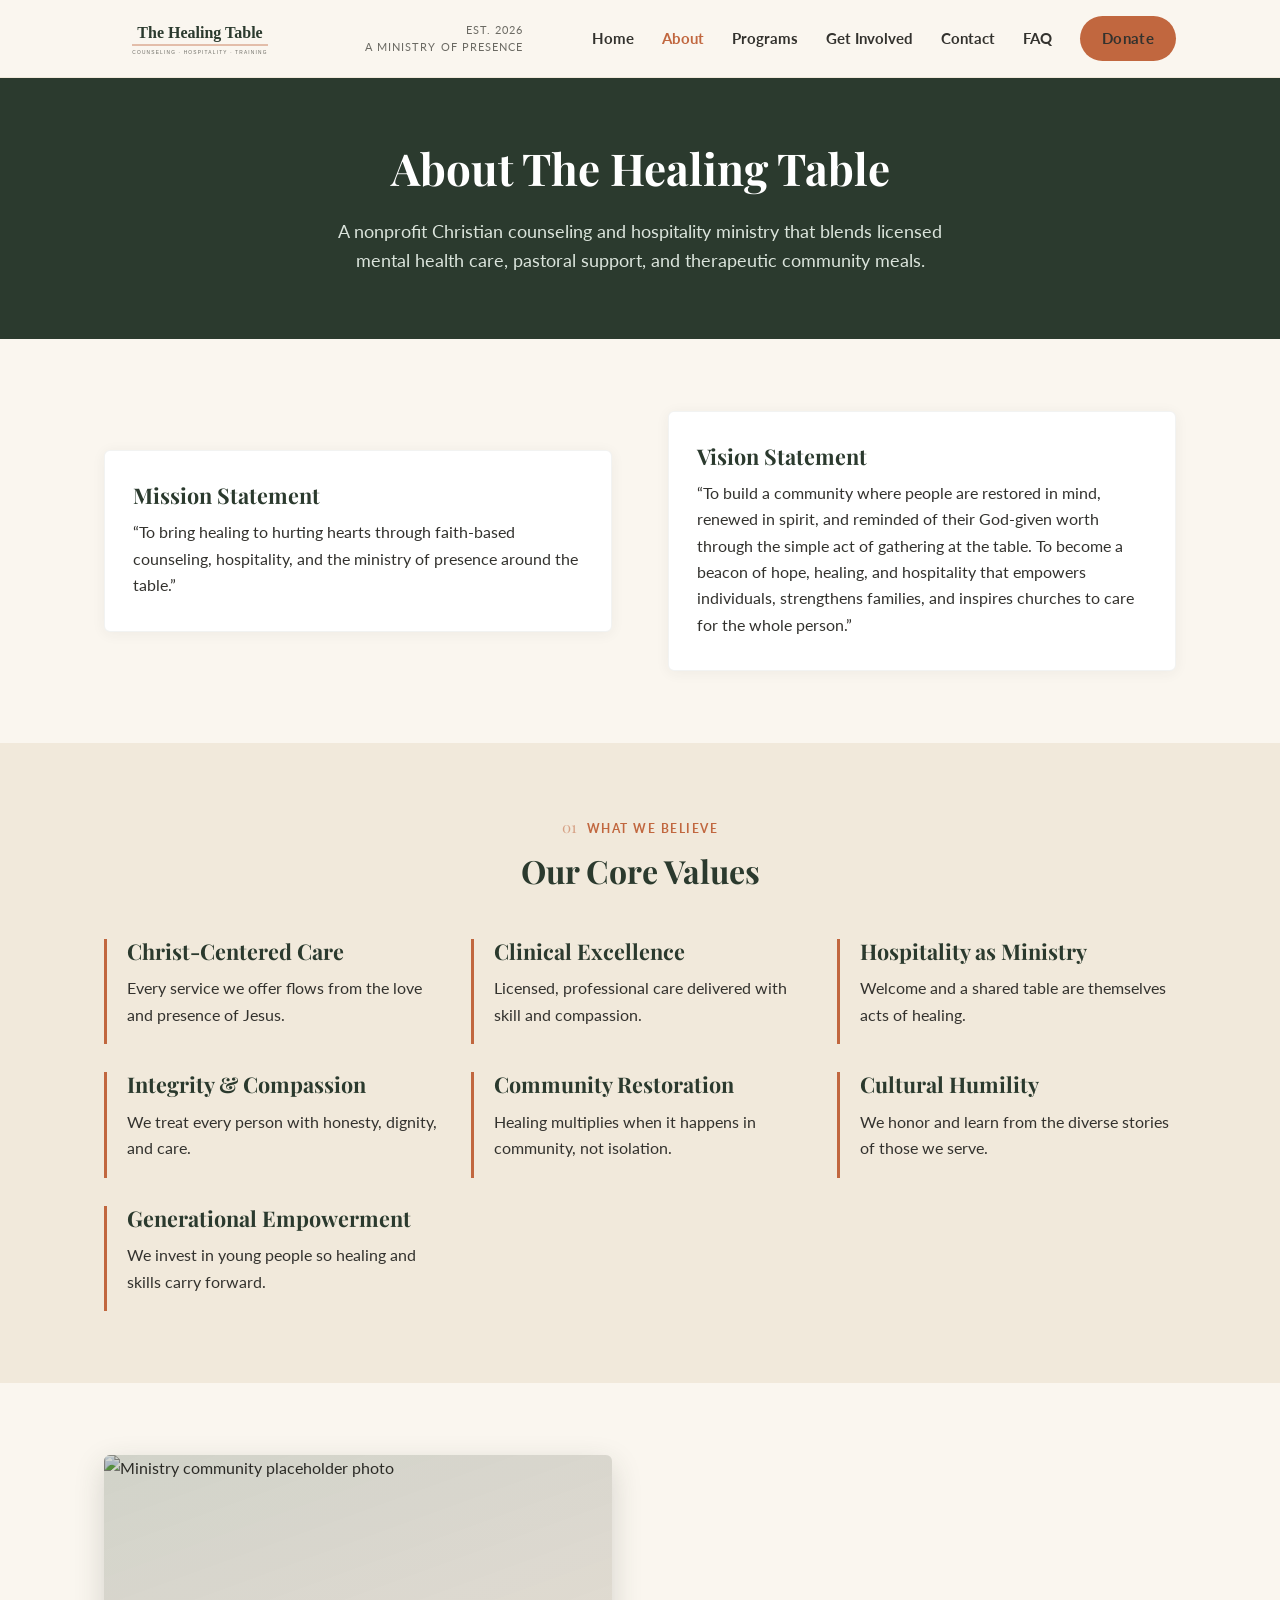
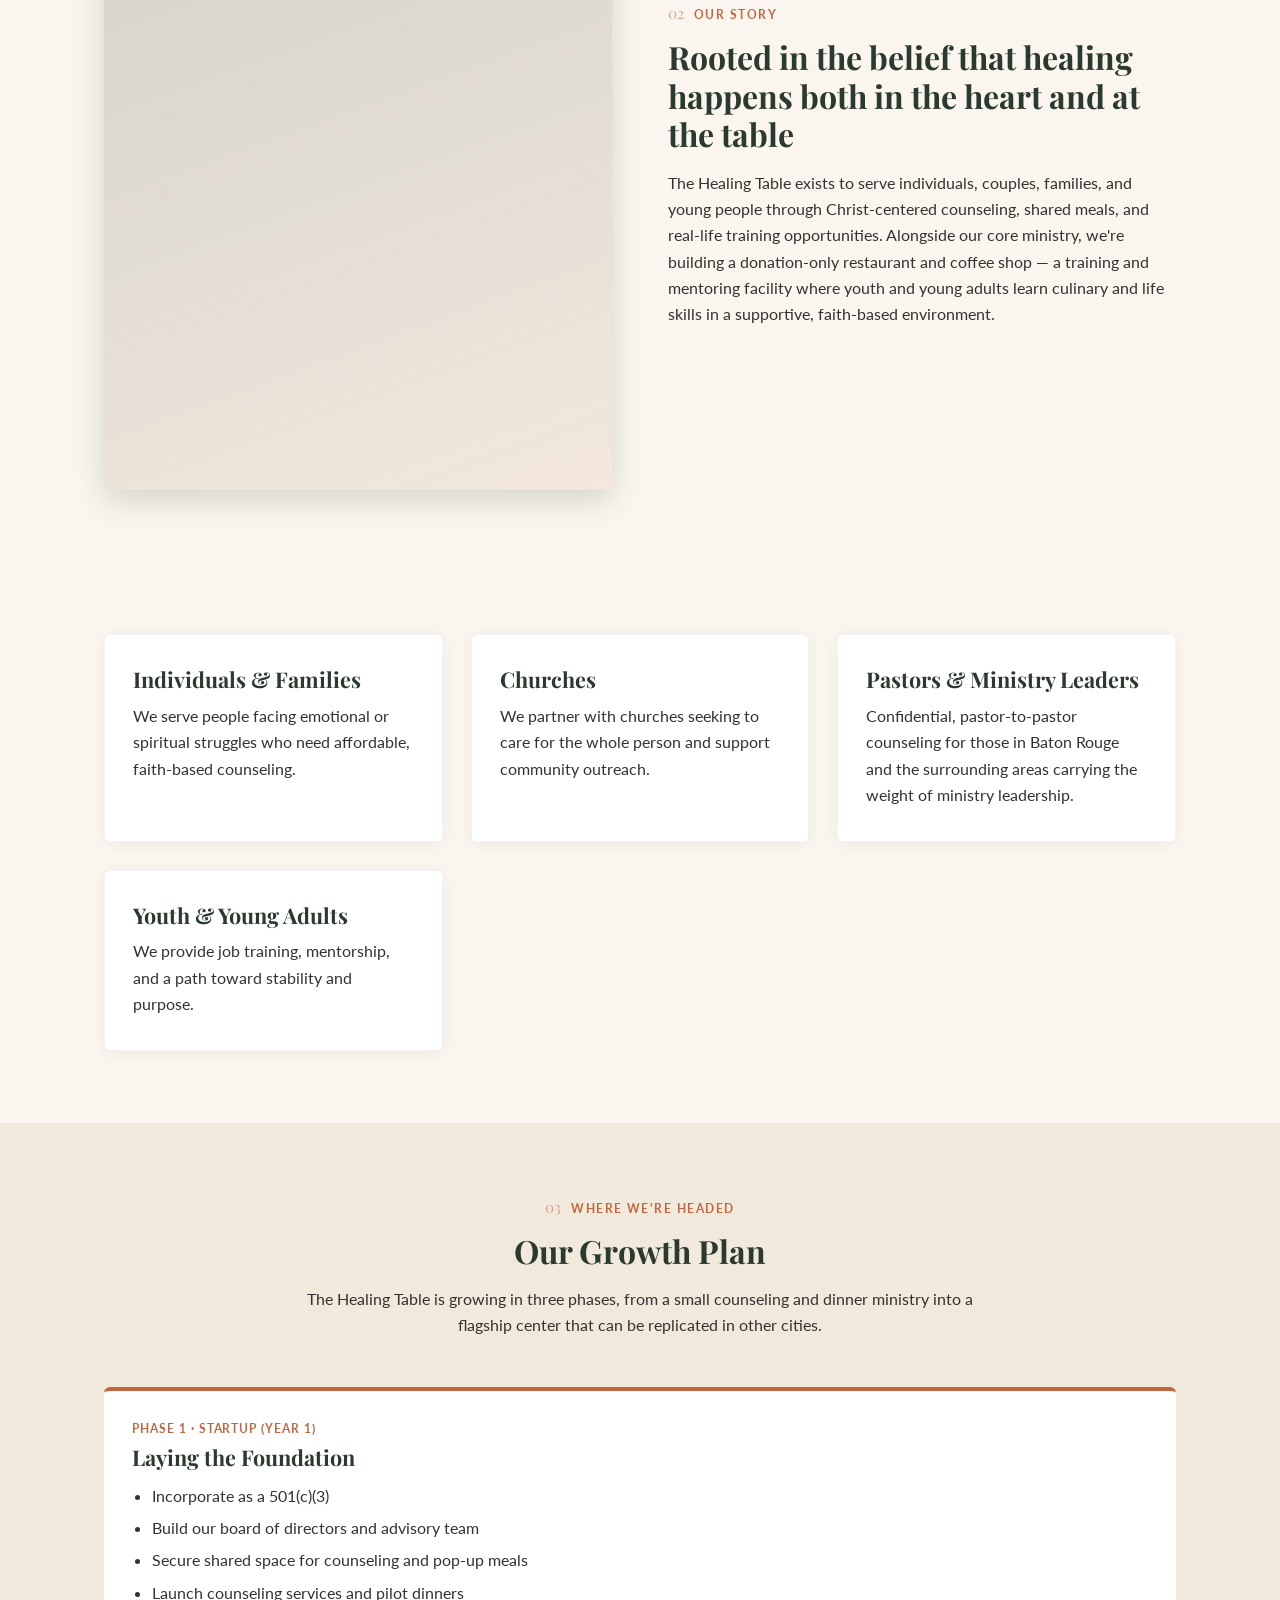
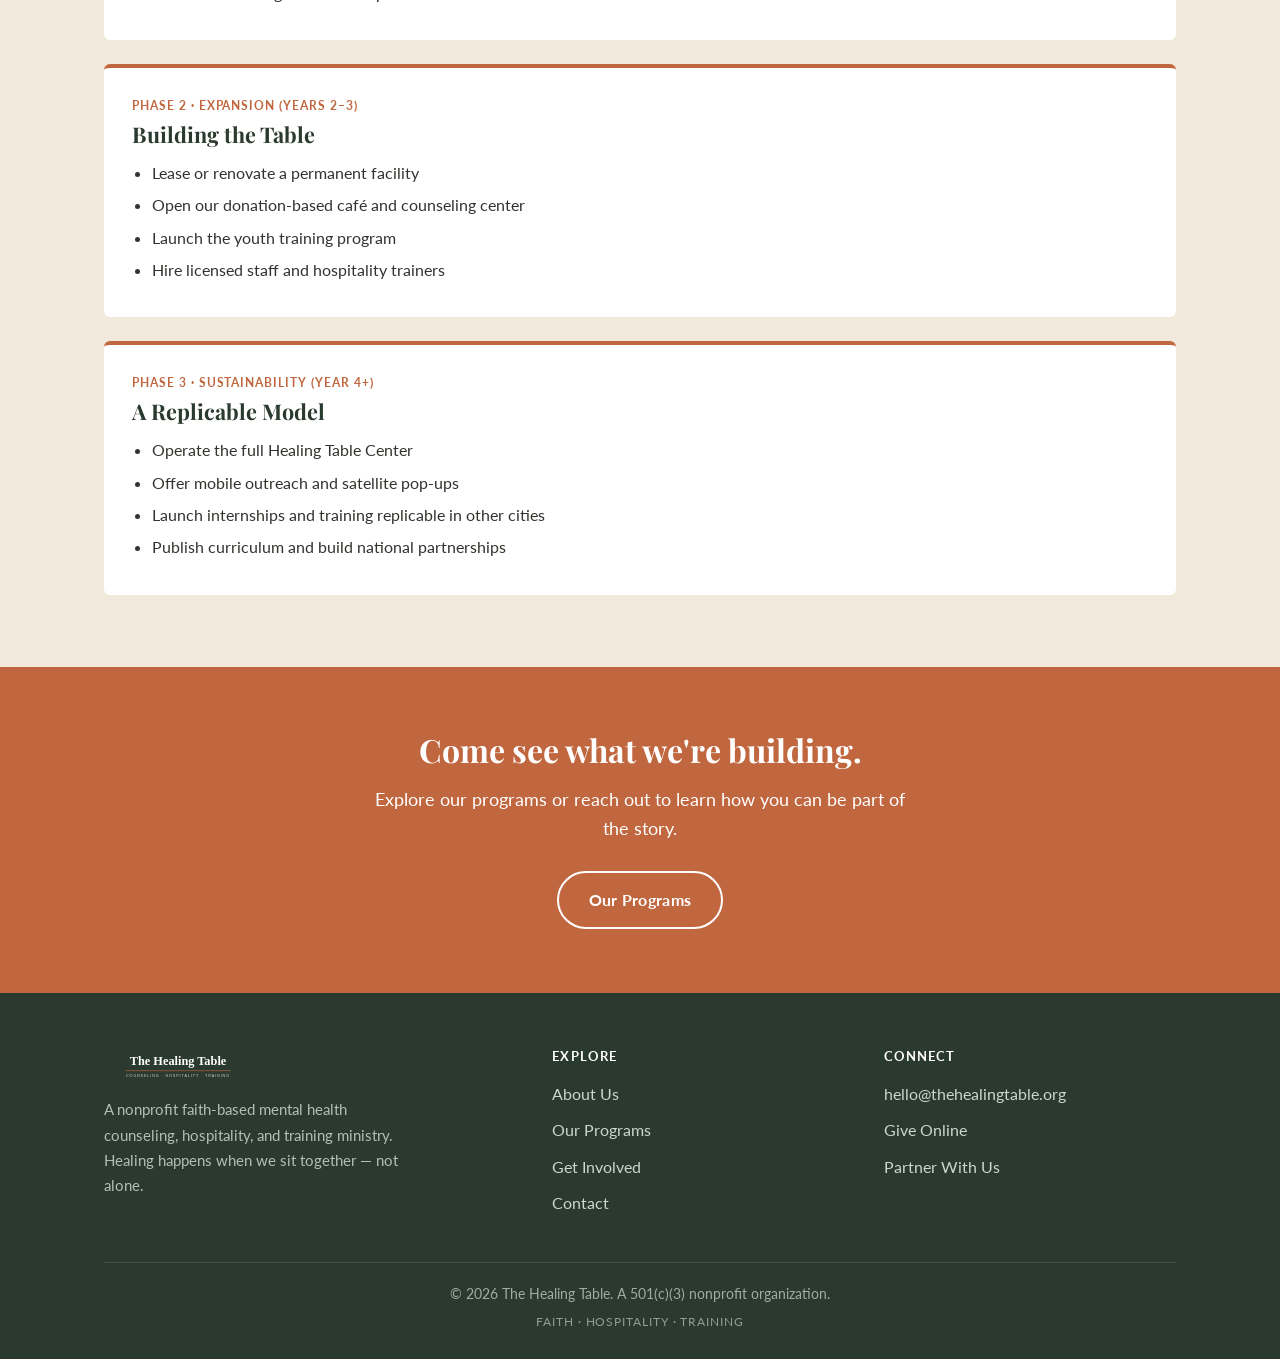
==== commit 9d48e35f: "Add files via upload" ====
--- a/about.html
+++ b/about.html
@@ -31,7 +31,7 @@
   </nav>
 </header>
 
-<section class="page-hero page-hero-photo" style="background-image:url('assets/photos/worship-gathering.jpg');">
+<section class="page-hero page-hero-photo" style="background-image:url('https://picsum.photos/seed/ministry-about-hero/1800/700');">
   <div class="container">
     <h1>About The Healing Table</h1>
     <p>A nonprofit Christian counseling and hospitality ministry that blends licensed mental health care, pastoral support, and therapeutic community meals.</p>
@@ -92,7 +92,7 @@
 
 <section>
   <div class="container split">
-    <div class="photo-frame tall reveal"><img src="assets/photos/community-joy.jpg" alt="Friends laughing together in community" loading="lazy"></div>
+    <div class="photo-frame tall reveal"><img src="https://picsum.photos/seed/ministry-about-story/900/1100" alt="Ministry community placeholder photo" loading="lazy"></div>
     <div class="reveal">
       <span class="eyebrow-num" style="justify-content:flex-start;"><span class="num">02</span><span class="label">Our Story</span></span>
       <h2>Rooted in the belief that healing happens both in the heart and at the table</h2>
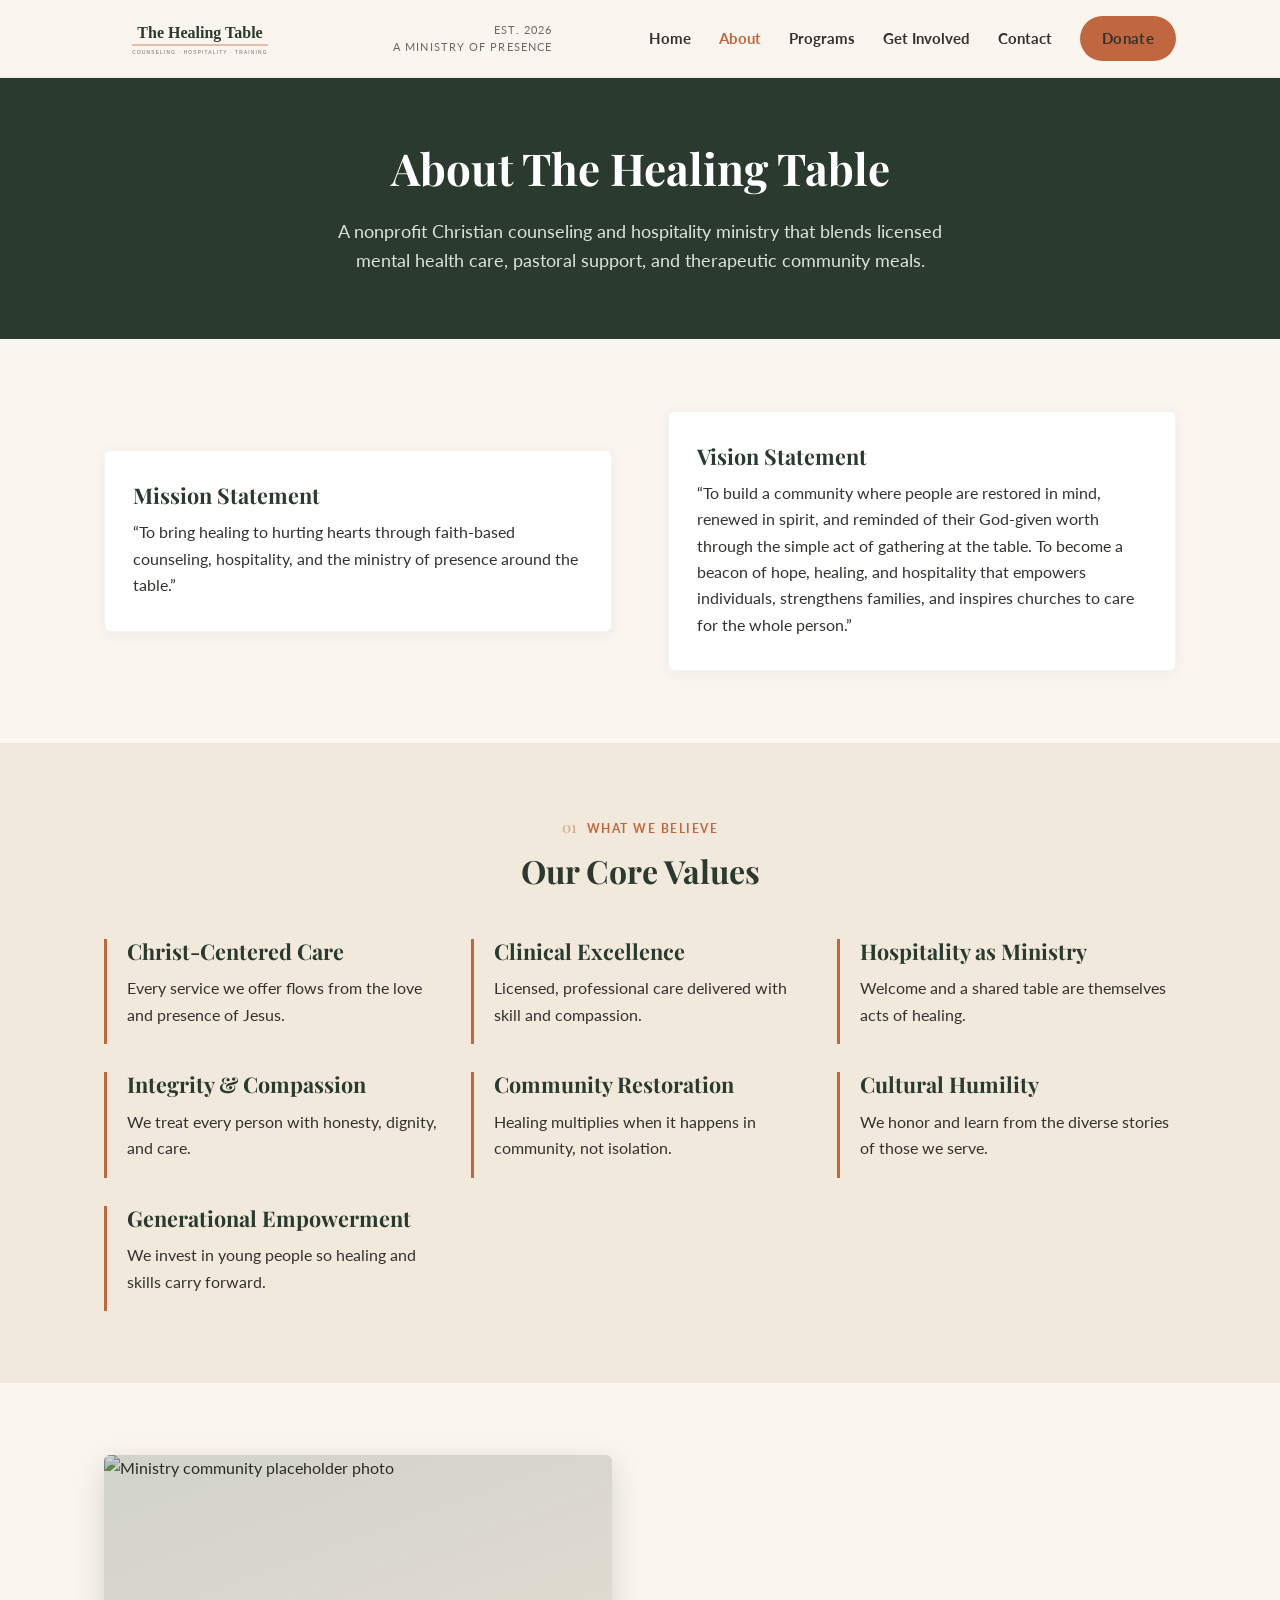
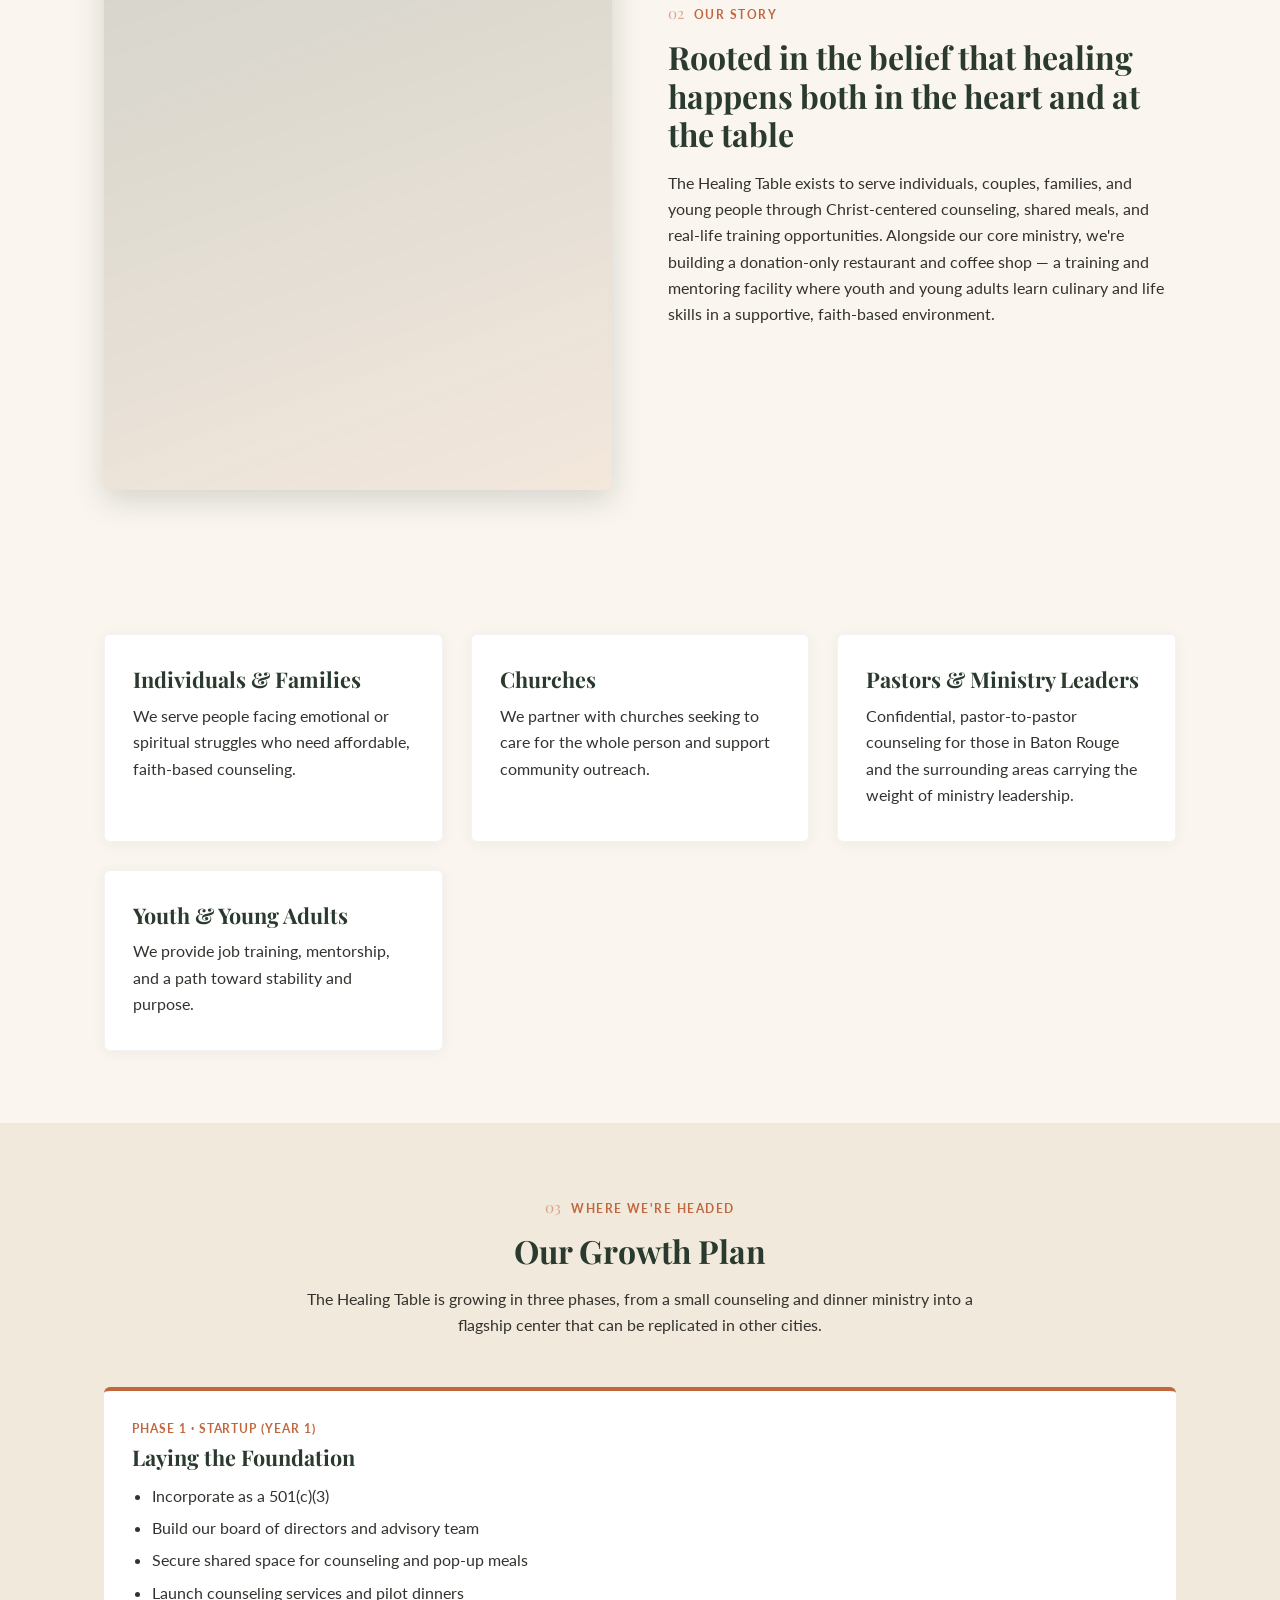
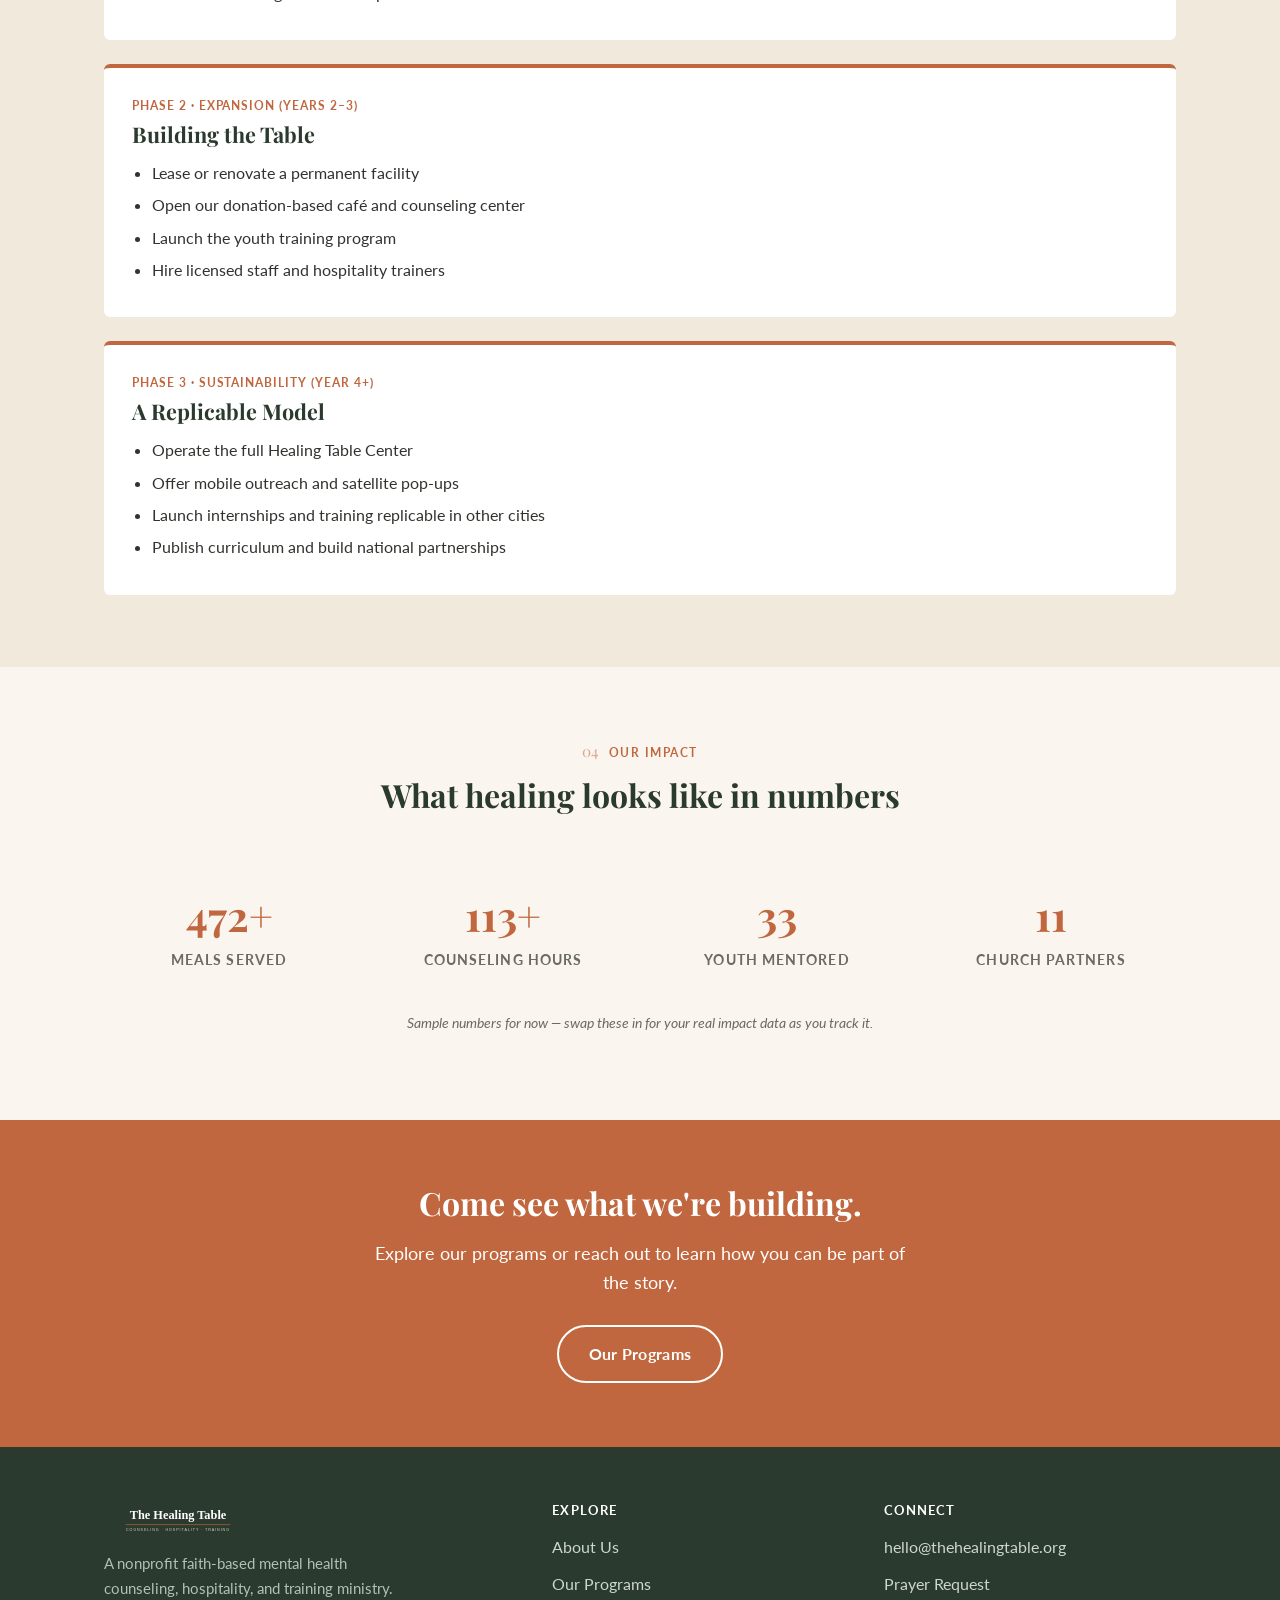
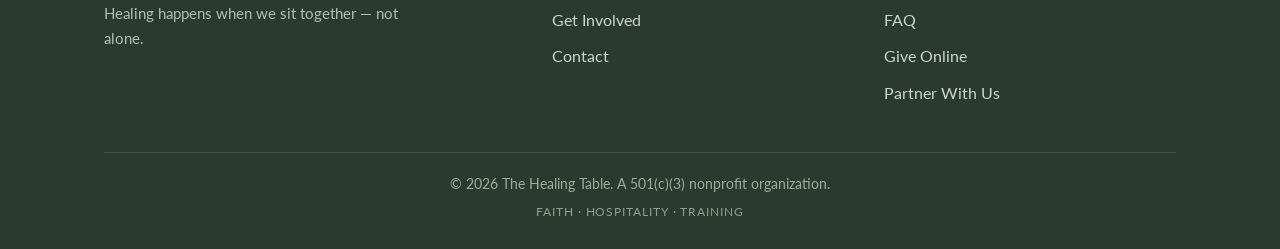
==== commit f89120f9: "Add files via upload" ====
--- a/about.html
+++ b/about.html
@@ -25,7 +25,6 @@
       <li><a href="services.html">Programs</a></li>
       <li><a href="get-involved.html">Get Involved</a></li>
       <li><a href="contact.html">Contact</a></li>
-          <li><a href="contact.html#faq">FAQ</a></li>
       <li><a href="get-involved.html#donate" class="btn btn-primary">Donate</a></li>
     </ul>
   </nav>
@@ -166,6 +165,34 @@
   </div>
 </section>
 
+<section>
+  <div class="container">
+    <div class="section-intro reveal">
+      <span class="eyebrow-num"><span class="num">04</span><span class="label">Our Impact</span></span>
+      <h2>What healing looks like in numbers</h2>
+    </div>
+    <div class="stats-grid reveal">
+      <div class="stat-card">
+        <span class="stat-number" data-count-to="500" data-suffix="+">0</span>
+        <span class="stat-label">Meals Served</span>
+      </div>
+      <div class="stat-card">
+        <span class="stat-number" data-count-to="120" data-suffix="+">0</span>
+        <span class="stat-label">Counseling Hours</span>
+      </div>
+      <div class="stat-card">
+        <span class="stat-number" data-count-to="35" data-suffix="">0</span>
+        <span class="stat-label">Youth Mentored</span>
+      </div>
+      <div class="stat-card">
+        <span class="stat-number" data-count-to="12" data-suffix="">0</span>
+        <span class="stat-label">Church Partners</span>
+      </div>
+    </div>
+    <p class="stats-caption">Sample numbers for now &mdash; swap these in for your real impact data as you track it.</p>
+  </div>
+</section>
+
 <section class="cta-band">
   <div class="container reveal">
     <h2>Come see what we're building.</h2>
@@ -194,6 +221,8 @@
         <h4>Connect</h4>
         <ul>
           <li><a href="mailto:hello@thehealingtable.org">hello@thehealingtable.org</a></li>
+          <li><a href="contact.html#prayer">Prayer Request</a></li>
+          <li><a href="contact.html#faq">FAQ</a></li>
           <li><a href="get-involved.html#donate">Give Online</a></li>
           <li><a href="contact.html">Partner With Us</a></li>
         </ul>
--- a/css/style.css
+++ b/css/style.css
@@ -31,6 +31,14 @@
   background: var(--color-cream);
   line-height: 1.65;
   -webkit-font-smoothing: antialiased;
+  animation: page-fade-in 0.6s ease both;
+}
+@keyframes page-fade-in {
+  from { opacity: 0; }
+  to { opacity: 1; }
+}
+@media (prefers-reduced-motion: reduce) {
+  body { animation: none; }
 }
 
 h1, h2, h3, h4 {
@@ -209,6 +217,7 @@
   display: grid;
   gap: 28px;
 }
+.grid-4 { grid-template-columns: repeat(4, 1fr); }
 .grid-3 { grid-template-columns: repeat(3, 1fr); }
 .grid-2 { grid-template-columns: repeat(2, 1fr); }
 
@@ -418,6 +427,28 @@
 }
 .table-top {
   transition: filter 0.3s ease;
+}
+.candle-glow {
+  transform-origin: center;
+  transform-box: fill-box;
+  animation: candle-flicker 2.6s ease-in-out infinite;
+}
+.candle-flame {
+  transform-origin: center;
+  transform-box: fill-box;
+  animation: candle-flicker 2.1s ease-in-out infinite reverse;
+}
+@keyframes candle-flicker {
+  0%   { opacity: 1;    transform: scale(1); }
+  20%  { opacity: 0.85; transform: scale(0.95); }
+  35%  { opacity: 1;    transform: scale(1.05); }
+  50%  { opacity: 0.9;  transform: scale(0.97); }
+  65%  { opacity: 1;    transform: scale(1.03); }
+  80%  { opacity: 0.88; transform: scale(0.98); }
+  100% { opacity: 1;    transform: scale(1); }
+}
+@media (prefers-reduced-motion: reduce) {
+  .candle-glow, .candle-flame { animation: none; }
 }
 .place-ring {
   fill: none;
@@ -680,6 +711,17 @@
 }
 .page-hero-photo .container { position: relative; z-index: 1; }
 
+/* Parallax: fixed attachment on larger screens with hover/pointer support only,
+   since iOS Safari doesn't render fixed backgrounds and mobile scroll perf suffers. */
+@media (min-width: 960px) and (hover: hover) and (pointer: fine) {
+  .page-hero-photo {
+    background-attachment: fixed;
+  }
+}
+@media (prefers-reduced-motion: reduce) {
+  .page-hero-photo { background-attachment: scroll; }
+}
+
 .gallery-grid {
   display: grid;
   grid-template-columns: repeat(4, 1fr);
@@ -696,8 +738,43 @@
   font-style: italic;
 }
 
+/* ---------- Impact Counters ---------- */
+.stats-grid {
+  display: grid;
+  grid-template-columns: repeat(4, 1fr);
+  gap: 24px;
+}
+.stat-card {
+  text-align: center;
+  padding: 32px 16px;
+}
+.stat-number {
+  display: block;
+  font-family: var(--font-serif);
+  font-size: 2.6rem;
+  font-weight: 700;
+  color: var(--color-terracotta);
+  line-height: 1;
+  margin-bottom: 10px;
+}
+.stat-label {
+  font-size: 0.85rem;
+  text-transform: uppercase;
+  letter-spacing: 0.08em;
+  color: var(--color-text-light);
+  font-weight: 700;
+}
+.stats-caption {
+  text-align: center;
+  font-size: 0.85rem;
+  color: var(--color-text-light);
+  font-style: italic;
+  margin-top: 8px;
+}
+
 /* ---------- Responsive ---------- */
 @media (max-width: 860px) {
+  .grid-4 { grid-template-columns: repeat(2, 1fr); }
   .grid-3 { grid-template-columns: 1fr; }
   .grid-2 { grid-template-columns: 1fr; }
   .split { grid-template-columns: 1fr; gap: 32px; }
@@ -705,6 +782,7 @@
   .gallery-grid { grid-template-columns: repeat(2, 1fr); }
   .gallery-grid .photo-frame:nth-child(1) { grid-column: span 2; grid-row: span 1; }
   .gallery-grid .photo-frame:nth-child(4) { grid-column: span 1; }
+  .stats-grid { grid-template-columns: repeat(2, 1fr); }
   h1 { font-size: 2.1rem; }
   h2 { font-size: 1.6rem; }
 }
